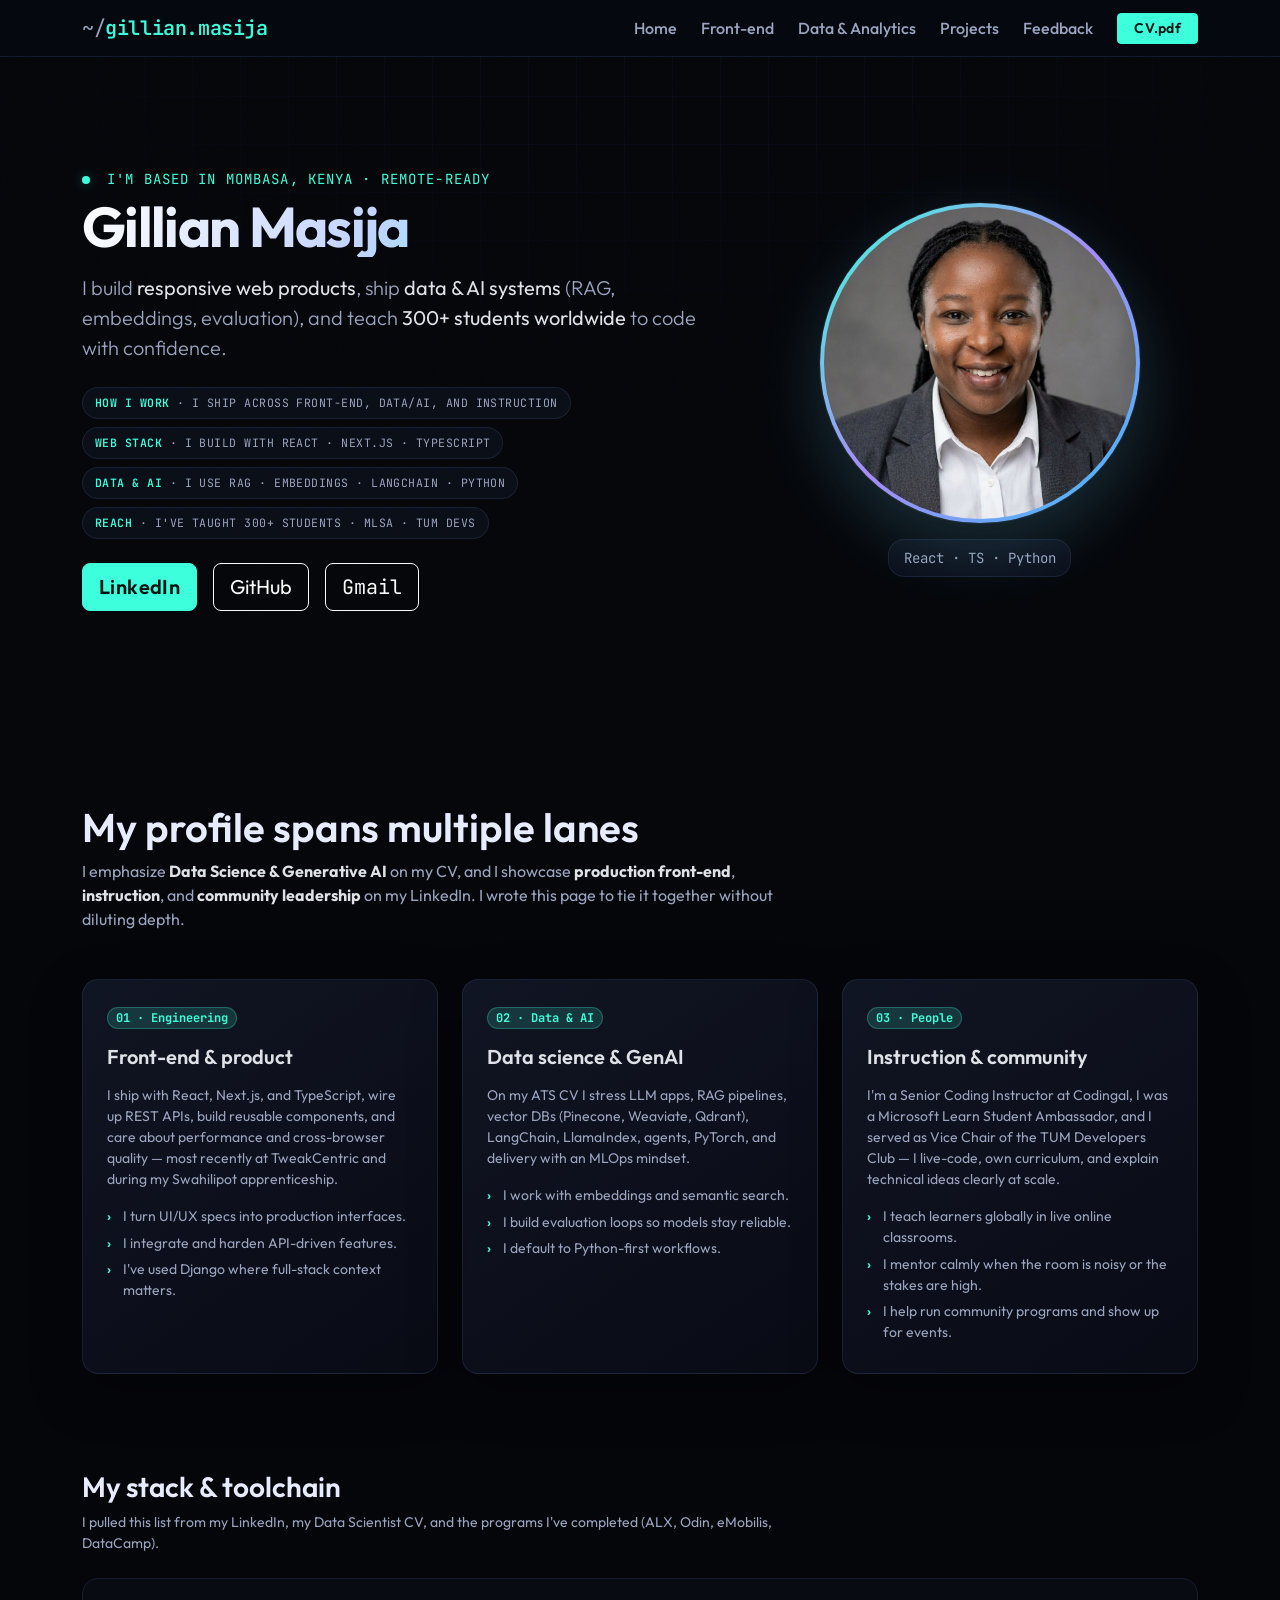
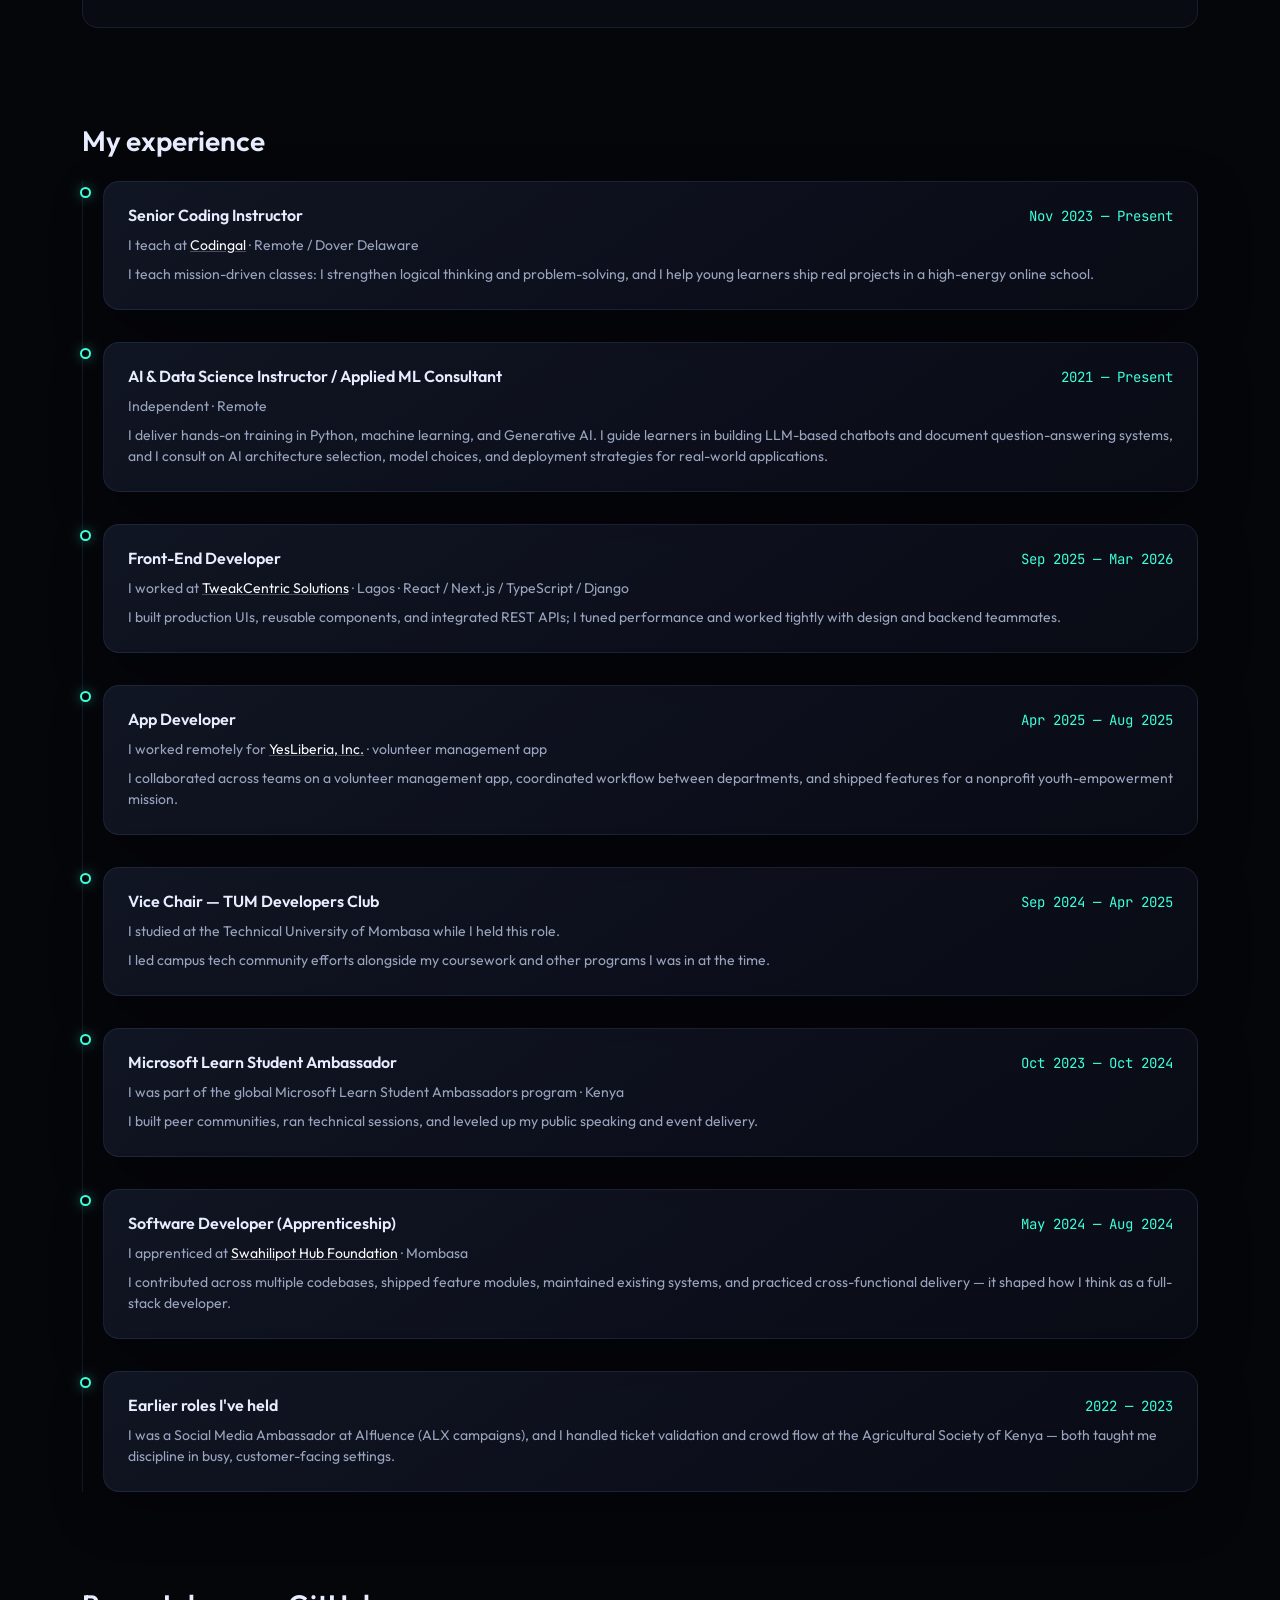
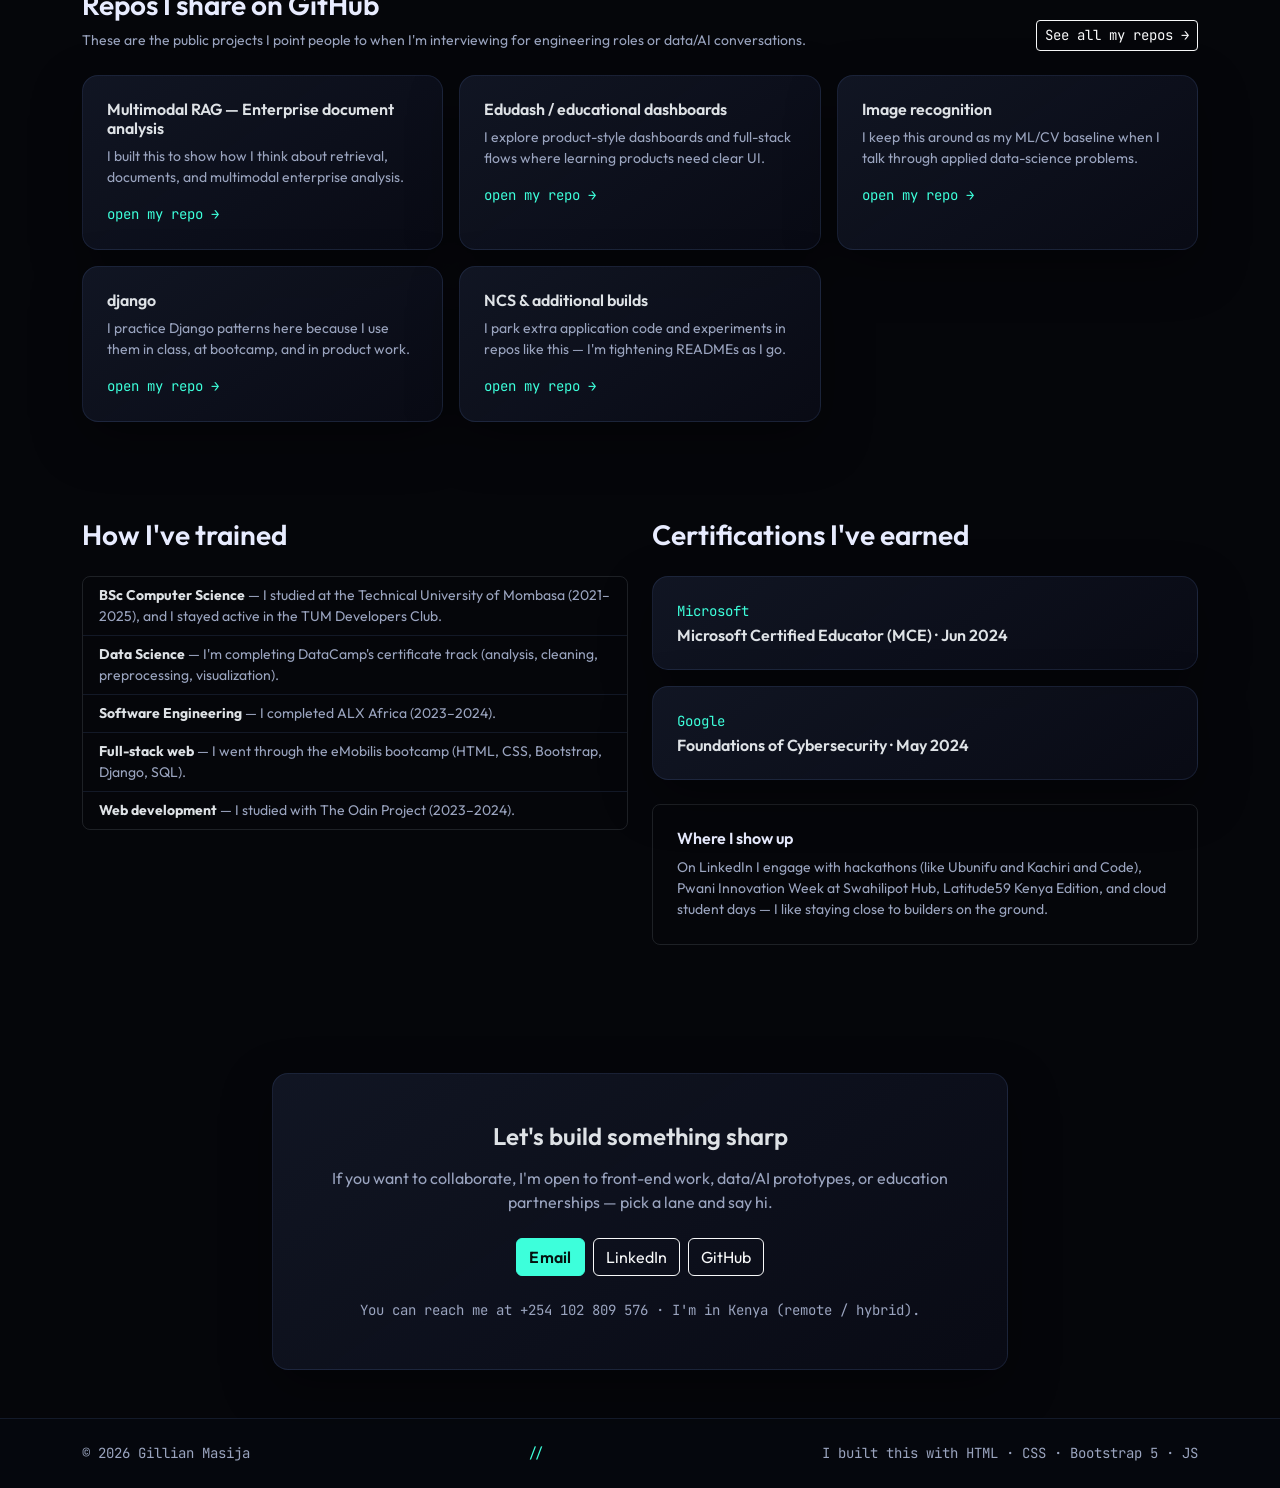
==== index.html @ 40640216 "Finally started working on my portfolio just fineshed my outline" ====
<!DOCTYPE html>
<html lang="en" data-bs-theme="dark">
<head>
    <meta charset="UTF-8">
    <meta name="viewport" content="width=device-width, initial-scale=1.0">
    <meta name="description" content="I am Gillian Masija — I build front-end products, data and AI systems, and I teach coding. Kenya · Remote.">
    <title>I&apos;m Gillian Masija · Engineer · Data &amp; AI · Educator</title>
    <link rel="icon" href="favicon.svg" type="image/svg+xml">
    <link rel="apple-touch-icon" href="favicon.svg">
    <link rel="preconnect" href="https://fonts.googleapis.com">
    <link rel="preconnect" href="https://fonts.gstatic.com" crossorigin>
    <link href="https://fonts.googleapis.com/css2?family=JetBrains+Mono:wght@400;500;600&family=Outfit:wght@300;400;500;600;700&display=swap" rel="stylesheet">
    <link href="https://cdn.jsdelivr.net/npm/bootstrap@5.3.3/dist/css/bootstrap.min.css" rel="stylesheet">
    <link rel="stylesheet" href="styles.css">
</head>
<body>
    <div class="noise-overlay" aria-hidden="true"></div>
    <div class="grid-bg" aria-hidden="true"></div>

    <nav class="navbar navbar-expand-lg navbar-dark glass-nav sticky-top">
        <div class="container">
            <a class="navbar-brand font-mono text-accent" href="index.html">
                <span class="brand-prompt">~/</span>gillian.masija
            </a>
            <button class="navbar-toggler border-0" type="button" data-bs-toggle="collapse" data-bs-target="#navMain" aria-controls="navMain" aria-expanded="false" aria-label="Toggle navigation">
                <span class="navbar-toggler-icon"></span>
            </button>
            <div class="collapse navbar-collapse" id="navMain">
                <ul class="navbar-nav ms-auto align-items-lg-center gap-lg-2">
                    <li class="nav-item"><a class="nav-link" href="index.html">Home</a></li>
                    <li class="nav-item"><a class="nav-link" href="frontend.html">Front-end</a></li>
                    <li class="nav-item"><a class="nav-link" href="data.html">Data & Analytics</a></li>
                    <li class="nav-item"><a class="nav-link" href="#projects">Projects</a></li>
                    <li class="nav-item"><a class="nav-link" href="#feedback">Feedback</a></li>
                    <li class="nav-item ms-lg-2">
                        <a class="btn btn-accent btn-sm px-3" href="Gillian_Masija_CV.pdf" download>CV.pdf</a>
                    </li>
                </ul>
            </div>
        </div>
    </nav>

    <header id="top" class="hero-section">
        <div class="container py-5 py-lg-6">
            <div class="row align-items-center g-5">
                <div class="col-lg-7 order-2 order-lg-1">
                    <p class="font-mono text-accent small mb-2 hero-kicker">
                        <span class="status-dot"></span> I'm based in Mombasa, Kenya · Remote-ready
                    </p>
                    <h1 class="display-4 fw-bold hero-title mb-3">
                        Gillian Masija
                    </h1>
                    <p class="lead text-secondary mb-4 hero-lead">
                        I build <strong class="text-body">responsive web products</strong>, ship
                        <strong class="text-body">data &amp; AI systems</strong> (RAG, embeddings, evaluation),
                        and teach <strong class="text-body">300+ students worldwide</strong> to code with confidence.
                    </p>
                    <div class="d-flex flex-wrap gap-2 mb-4" id="roleChips" aria-label="How I describe my focus"></div>
                    <div class="d-flex flex-wrap gap-3 align-items-center">
                        <a class="btn btn-accent btn-lg" href="https://www.linkedin.com/in/gillian-masija-0b6557217" target="_blank" rel="noopener noreferrer">LinkedIn</a>
                        <a class="btn btn-outline-light btn-lg" href="https://github.com/Gillmasija" target="_blank" rel="noopener noreferrer">GitHub</a>
                        <a class="btn btn-outline-light btn-lg font-mono text-wrap hero-email-btn" href="mailto:gillianmasija@gmail.com">Gmail</a>
                    </div>
                </div>  
                <div class="col-lg-5 order-1 order-lg-2 text-center">
                    <div class="profile-orbit mx-auto">
                        <div class="profile-ring">
                            <img id="profilePhoto" class="profile-photo" src="profile.jpg" width="320" height="320" alt="Gillian Masija">
                            <div id="profileFallback" class="profile-fallback d-none" aria-hidden="true">
                                <span class="profile-initials">GM</span>
                            </div>
                        </div>
                        <div class="orbit-tag font-mono small">React · TS · Python</div>
                    </div>
                </div>
            </div>
        </div>
    </header>

    <main>
        <section id="roles" class="section-block">
            <div class="container">
                <div class="section-head row mb-5">
                    <div class="col-lg-8">
                        <h2 class="h1 fw-semibold mb-2">My profile spans multiple lanes</h2>
                        <p class="text-secondary mb-0">
                            I emphasize <strong class="text-body">Data Science &amp; Generative AI</strong> on my CV, and I showcase
                            <strong class="text-body">production front-end</strong>, <strong class="text-body">instruction</strong>, and <strong class="text-body">community leadership</strong> on my LinkedIn.
                            I wrote this page to tie it together without diluting depth.
                        </p>
                    </div>
                </div>
                <div class="row g-4">
                    <div class="col-md-4">
                        <article class="card h-100 card-glass tilt-hover">
                            <div class="card-body p-4">
                                <span class="badge rounded-pill bg-accent-subtle text-accent mb-3 font-mono">01 · Engineering</span>
                                <h3 class="h5 fw-semibold mb-3">Front-end &amp; product</h3>
                                <p class="text-secondary small mb-3">
                                    I ship with React, Next.js, and TypeScript, wire up REST APIs, build reusable components, and care about performance and cross-browser quality — most recently at TweakCentric and during my Swahilipot apprenticeship.
                                </p>
                                <ul class="list-unstyled small text-secondary mb-0 role-list">
                                    <li>I turn UI/UX specs into production interfaces.</li>
                                    <li>I integrate and harden API-driven features.</li>
                                    <li>I've used Django where full-stack context matters.</li>
                                </ul>
                            </div>
                        </article>
                    </div>
                    <div class="col-md-4">
                        <article class="card h-100 card-glass tilt-hover">
                            <div class="card-body p-4">
                                <span class="badge rounded-pill bg-accent-subtle text-accent mb-3 font-mono">02 · Data &amp; AI</span>
                                <h3 class="h5 fw-semibold mb-3">Data science &amp; GenAI</h3>
                                <p class="text-secondary small mb-3">
                                    On my ATS CV I stress LLM apps, RAG pipelines, vector DBs (Pinecone, Weaviate, Qdrant), LangChain, LlamaIndex, agents, PyTorch, and delivery with an MLOps mindset.
                                </p>
                                <ul class="list-unstyled small text-secondary mb-0 role-list">
                                    <li>I work with embeddings and semantic search.</li>
                                    <li>I build evaluation loops so models stay reliable.</li>
                                    <li>I default to Python-first workflows.</li>
                                </ul>
                            </div>
                        </article>
                    </div>
                    <div class="col-md-4">
                        <article class="card h-100 card-glass tilt-hover">
                            <div class="card-body p-4">
                                <span class="badge rounded-pill bg-accent-subtle text-accent mb-3 font-mono">03 · People</span>
                                <h3 class="h5 fw-semibold mb-3">Instruction &amp; community</h3>
                                <p class="text-secondary small mb-3">
                                    I'm a Senior Coding Instructor at Codingal, I was a Microsoft Learn Student Ambassador, and I served as Vice Chair of the TUM Developers Club — I live-code, own curriculum, and explain technical ideas clearly at scale.
                                </p>
                                <ul class="list-unstyled small text-secondary mb-0 role-list">
                                    <li>I teach learners globally in live online classrooms.</li>
                                    <li>I mentor calmly when the room is noisy or the stakes are high.</li>
                                    <li>I help run community programs and show up for events.</li>
                                </ul>
                            </div>
                        </article>
                    </div>
                </div>
            </div>
        </section>

        <section id="stack" class="section-block section-tight">
            <div class="container">
                <div class="row align-items-end mb-4">
                    <div class="col-md-8">
                        <h2 class="h3 fw-semibold mb-2">My stack &amp; toolchain</h2>
                        <p class="text-secondary small mb-0">I pulled this list from my LinkedIn, my Data Scientist CV, and the programs I've completed (ALX, Odin, eMobilis, DataCamp).</p>
                    </div>
                </div>
                <div class="stack-marquee font-mono small" id="stackMarquee"></div>
            </div>
        </section>

        <section id="experience" class="section-block">
            <div class="container">
                <h2 class="h3 fw-semibold mb-4">My experience</h2>
                <div class="timeline">
                    <div class="timeline-item reveal">
                        <div class="timeline-marker"></div>
                        <div class="timeline-card card-glass p-4">
                            <div class="d-flex flex-wrap justify-content-between gap-2 mb-2">
                                <h3 class="h6 fw-semibold mb-0">Senior Coding Instructor</h3>
                                <span class="font-mono small text-accent">Nov 2023 — Present</span>
                            </div>
                            <p class="text-secondary small mb-2">I teach at <a href="https://www.codingal.com" class="link-light link-underline-opacity-25" target="_blank" rel="noopener">Codingal</a> · Remote / Dover Delaware </p>
                            <p class="text-secondary small mb-0">I teach mission-driven classes: I strengthen logical thinking and problem-solving, and I help young learners ship real projects in a high-energy online school.</p>
                        </div>
                    </div>
                    <!-- Timeline Item 1 -->
<!-- Timeline Item 2 -->
<div class="timeline-item reveal">
    <div class="timeline-marker"></div>
    <div class="timeline-card card-glass p-4">
        <div class="d-flex flex-wrap justify-content-between gap-2 mb-2">
            <h3 class="h6 fw-semibold mb-0">AI & Data Science Instructor / Applied ML Consultant</h3>
            <span class="font-mono small text-accent">2021 — Present</span>
        </div>

        <p class="text-secondary small mb-2">
            Independent · Remote
        </p>

        <p class="text-secondary small mb-0">
            I deliver hands-on training in Python, machine learning, and Generative AI. 
            I guide learners in building LLM-based chatbots and document question-answering systems, 
            and I consult on AI architecture selection, model choices, and deployment strategies 
            for real-world applications.
        </p>
    </div>
</div>
                    <div class="timeline-item reveal">
                        <div class="timeline-marker"></div>
                        <div class="timeline-card card-glass p-4">
                            <div class="d-flex flex-wrap justify-content-between gap-2 mb-2">
                                <h3 class="h6 fw-semibold mb-0">Front-End Developer</h3>
                                <span class="font-mono small text-accent">Sep 2025 — Mar 2026</span>
                            </div>
                            <p class="text-secondary small mb-2">I worked at <a href="https://www.linkedin.com/company/tweakcentric-solutions" class="link-light link-underline-opacity-25" target="_blank" rel="noopener">TweakCentric Solutions</a> · Lagos · React / Next.js / TypeScript / Django</p>
                            <p class="text-secondary small mb-0">I built production UIs, reusable components, and integrated REST APIs; I tuned performance and worked tightly with design and backend teammates.</p>
                        </div>
                    </div>
                    <div class="timeline-item reveal">
                        <div class="timeline-marker"></div>
                        <div class="timeline-card card-glass p-4">
                            <div class="d-flex flex-wrap justify-content-between gap-2 mb-2">
                                <h3 class="h6 fw-semibold mb-0">App Developer</h3>
                                <span class="font-mono small text-accent">Apr 2025 — Aug 2025</span>
                            </div>
                            <p class="text-secondary small mb-2">I worked remotely for <a href="https://www.linkedin.com/company/yesliberia-inc-" class="link-light link-underline-opacity-25" target="_blank" rel="noopener">YesLiberia, Inc.</a> · volunteer management app</p>
                            <p class="text-secondary small mb-0">I collaborated across teams on a volunteer management app, coordinated workflow between departments, and shipped features for a nonprofit youth-empowerment mission.</p>
                        </div>
                    </div>
                    <div class="timeline-item reveal">
                        <div class="timeline-marker"></div>
                        <div class="timeline-card card-glass p-4">
                            <div class="d-flex flex-wrap justify-content-between gap-2 mb-2">
                                <h3 class="h6 fw-semibold mb-0">Vice Chair — TUM Developers Club</h3>
                                <span class="font-mono small text-accent">Sep 2024 — Apr 2025</span>
                            </div>
                            <p class="text-secondary small mb-2">I studied at the Technical University of Mombasa while I held this role.</p>
                            <p class="text-secondary small mb-0">I led campus tech community efforts alongside my coursework and other programs I was in at the time.</p>
                        </div>
                    </div>
                    <div class="timeline-item reveal">
                        <div class="timeline-marker"></div>
                        <div class="timeline-card card-glass p-4">
                            <div class="d-flex flex-wrap justify-content-between gap-2 mb-2">
                                <h3 class="h6 fw-semibold mb-0">Microsoft Learn Student Ambassador</h3>
                                <span class="font-mono small text-accent">Oct 2023 — Oct 2024</span>
                            </div>
                            <p class="text-secondary small mb-2">I was part of the global Microsoft Learn Student Ambassadors program · Kenya</p>
                            <p class="text-secondary small mb-0">I built peer communities, ran technical sessions, and leveled up my public speaking and event delivery.</p>
                        </div>
                    </div>
                    <div class="timeline-item reveal">
                        <div class="timeline-marker"></div>
                        <div class="timeline-card card-glass p-4">
                            <div class="d-flex flex-wrap justify-content-between gap-2 mb-2">
                                <h3 class="h6 fw-semibold mb-0">Software Developer (Apprenticeship)</h3>
                                <span class="font-mono small text-accent">May 2024 — Aug 2024</span>
                            </div>
                            <p class="text-secondary small mb-2">I apprenticed at <a href="https://www.linkedin.com/company/swahilipot-hub" class="link-light link-underline-opacity-25" target="_blank" rel="noopener">Swahilipot Hub Foundation</a> · Mombasa</p>
                            <p class="text-secondary small mb-0">I contributed across multiple codebases, shipped feature modules, maintained existing systems, and practiced cross-functional delivery — it shaped how I think as a full-stack developer.</p>
                        </div>
                    </div>
                    <div class="timeline-item reveal">
                        <div class="timeline-marker"></div>
                        <div class="timeline-card card-glass p-4">
                            <div class="d-flex flex-wrap justify-content-between gap-2 mb-2">
                                <h3 class="h6 fw-semibold mb-0">Earlier roles I&apos;ve held</h3>
                                <span class="font-mono small text-accent">2022 — 2023</span>
                            </div>
                            <p class="text-secondary small mb-0">I was a Social Media Ambassador at AIfluence (ALX campaigns), and I handled ticket validation and crowd flow at the Agricultural Society of Kenya — both taught me discipline in busy, customer-facing settings.</p>
                        </div>
                    </div>
                </div>
            </div>
        </section>

        <section id="projects" class="section-block section-tight">
            <div class="container">
                <div class="d-flex flex-wrap justify-content-between align-items-end gap-3 mb-4">
                    <div>
                        <h2 class="h3 fw-semibold mb-2">Repos I share on GitHub</h2>
                        <p class="text-secondary small mb-0">These are the public projects I point people to when I'm interviewing for engineering roles or data/AI conversations.</p>
                    </div>
                    <a href="https://github.com/Gillmasija" class="btn btn-outline-light btn-sm font-mono" target="_blank" rel="noopener noreferrer">See all my repos →</a>
                </div>
                <div class="row g-3" id="projectGrid"></div>
            </div>
        </section>

        <section id="education" class="section-block">
            <div class="container">
                <div class="row g-4">
                    <div class="col-lg-6">
                        <h2 class="h3 fw-semibold mb-4">How I've trained</h2>
                        <ul class="list-group list-group-flush rounded-3 border border-secondary border-opacity-25 overflow-hidden">
                            <li class="list-group-item bg-transparent text-secondary small">
                                <strong class="text-body">BSc Computer Science</strong> — I studied at the Technical University of Mombasa (2021–2025), and I stayed active in the TUM Developers Club.
                            </li>
                            <li class="list-group-item bg-transparent text-secondary small">
                                <strong class="text-body">Data Science</strong> — I'm completing DataCamp's certificate track (analysis, cleaning, preprocessing, visualization).
                            </li>
                            <li class="list-group-item bg-transparent text-secondary small">
                                <strong class="text-body">Software Engineering</strong> — I completed ALX Africa (2023–2024).
                            </li>
                            <li class="list-group-item bg-transparent text-secondary small">
                                <strong class="text-body">Full-stack web</strong> — I went through the eMobilis bootcamp (HTML, CSS, Bootstrap, Django, SQL).
                            </li>
                            <li class="list-group-item bg-transparent text-secondary small">
                                <strong class="text-body">Web development</strong> — I studied with The Odin Project (2023–2024).
                            </li>
                        </ul>
                    </div>
                    <div class="col-lg-6">
                        <h2 class="h3 fw-semibold mb-4">Certifications I've earned</h2>
                        <div class="d-flex flex-column gap-3">
                            <a href="https://www.credly.com/badges/07545630-31ca-418d-975d-aef089ca5979/linked_in_profile" class="card card-glass text-decoration-none text-body p-4 tilt-hover" target="_blank" rel="noopener noreferrer">
                                <span class="font-mono small text-accent">Microsoft</span>
                                <h3 class="h6 fw-semibold mt-1 mb-0">Microsoft Certified Educator (MCE) · Jun 2024</h3>
                            </a>
                            <a href="https://coursera.org/account/accomplishments/records/S4JTTV2R29L2" class="card card-glass text-decoration-none text-body p-4 tilt-hover" target="_blank" rel="noopener noreferrer">
                                <span class="font-mono small text-accent">Google</span>
                                <h3 class="h6 fw-semibold mt-1 mb-0">Foundations of Cybersecurity · May 2024</h3>
                            </a>
                        </div>
                        <div class="mt-4 p-4 rounded-3 border border-secondary border-opacity-25">
                            <h3 class="h6 fw-semibold mb-2">Where I show up</h3>
                            <p class="text-secondary small mb-0">
                                On LinkedIn I engage with hackathons (like Ubunifu and Kachiri and Code), Pwani Innovation Week at Swahilipot Hub, Latitude59 Kenya Edition, and cloud student days — I like staying close to builders on the ground.
                            </p>
                        </div>
                    </div>
                </div>
            </div>
        </section>

        <section id="contact" class="section-block pb-5">
            <div class="container">
                <div class="row justify-content-center">
                    <div class="col-lg-8">
                        <div class="card card-glass p-4 p-md-5 text-center">
                            <h2 class="h4 fw-semibold mb-3">Let's build something sharp</h2>
                            <p class="text-secondary mb-4">If you want to collaborate, I'm open to front-end work, data/AI prototypes, or education partnerships — pick a lane and say hi.</p>
                            <div class="d-flex flex-wrap justify-content-center gap-2 mb-4">
                                <a class="btn btn-accent" href="mailto:gillianmasija@gmail.com">Email</a>
                                <a class="btn btn-outline-light" href="https://www.linkedin.com/in/gillian-masija-0b6557217" target="_blank" rel="noopener noreferrer">LinkedIn</a>
                                <a class="btn btn-outline-light" href="https://github.com/Gillmasija" target="_blank" rel="noopener noreferrer">GitHub</a>
                            </div>
                            <p class="font-mono small text-secondary mb-0">You can reach me at +254 102 809 576 · I'm in Kenya (remote / hybrid).</p>
                        </div>
                    </div>
                </div>
            </div>
        </section>
    </main>

    <footer class="footer-bar py-4">
        <div class="container d-flex flex-wrap justify-content-between align-items-center gap-2 small text-secondary font-mono">
            <span>© <span id="year"></span> Gillian Masija</span>
            <span class="text-accent">//</span>
            <span>I built this with HTML · CSS · Bootstrap 5 · JS</span>
        </div>
    </footer>

    <script src="https://cdn.jsdelivr.net/npm/bootstrap@5.3.3/dist/js/bootstrap.bundle.min.js"></script>
    <script src="script.js"></script>
</body>
</html>
---- styles.css ----
/* Gillian Masija portfolio — dark tech theme (single source, no legacy duplicates) */

:root {
    --bg-deep: #05060a;
    --bg-panel: #0c0f18;
    --bg-elevated: #121726;
    --border-subtle: rgba(120, 160, 255, 0.12);
    --text-muted: #9aa4bf;
    --accent: #3dffdb;
    --accent-dim: rgba(61, 255, 219, 0.15);
    --accent-glow: rgba(61, 255, 219, 0.35);
    --violet: #a78bfa;
    --font-sans: "Outfit", system-ui, sans-serif;
    --font-mono: "JetBrains Mono", ui-monospace, monospace;
    --radius-lg: 1rem;
    --transition: 0.25s ease;
}

*,
*::before,
*::after {
    box-sizing: border-box;
}

html {
    scroll-behavior: smooth;
}

body {
    margin: 0;
    min-height: 100vh;
    font-family: var(--font-sans);
    background: var(--bg-deep);
    color: #e8ecff;
    overflow-x: hidden;
}

.font-mono {
    font-family: var(--font-mono);
}

.text-accent {
    color: var(--accent) !important;
}

.bg-accent-subtle {
    background: var(--accent-dim) !important;
    border: 1px solid rgba(61, 255, 219, 0.25);
}

.btn-accent {
    --bs-btn-color: #04120f;
    --bs-btn-bg: var(--accent);
    --bs-btn-border-color: var(--accent);
    --bs-btn-hover-bg: #5dffea;
    --bs-btn-hover-border-color: #5dffea;
    --bs-btn-hover-color: #04120f;
    --bs-btn-focus-shadow-rgb: 61, 255, 219;
    font-weight: 600;
    letter-spacing: 0.02em;
}

/* Ambient layers */
.grid-bg {
    position: fixed;
    inset: 0;
    z-index: 0;
    pointer-events: none;
    background-image:
        linear-gradient(rgba(80, 120, 255, 0.04) 1px, transparent 1px),
        linear-gradient(90deg, rgba(80, 120, 255, 0.04) 1px, transparent 1px);
    background-size: 48px 48px;
    mask-image: radial-gradient(ellipse 80% 60% at 50% 0%, black 30%, transparent 75%);
}

.noise-overlay {
    position: fixed;
    inset: 0;
    z-index: 0;
    pointer-events: none;
    opacity: 0.04;
    mix-blend-mode: overlay;
    background-image: url("data:image/svg+xml,%3Csvg xmlns='http://www.w3.org/2000/svg' width='160' height='160'%3E%3Cfilter id='n'%3E%3CfeTurbulence type='fractalNoise' baseFrequency='0.9' numOctaves='4' stitchTiles='stitch'/%3E%3C/filter%3E%3Crect width='100%25' height='100%25' filter='url(%23n)'/%3E%3C/svg%3E");
}

/* Nav */
.glass-nav {
    background: rgba(8, 10, 18, 0.72) !important;
    backdrop-filter: blur(14px);
    border-bottom: 1px solid var(--border-subtle);
}

.navbar-brand {
    font-weight: 600;
    letter-spacing: -0.02em;
}

.brand-prompt {
    color: var(--text-muted);
    font-weight: 400;
}

.nav-link {
    color: var(--text-muted) !important;
    font-weight: 500;
    transition: color var(--transition);
}

.nav-link:hover {
    color: var(--accent) !important;
}

/* Hero */
.hero-section {
    position: relative;
    z-index: 1;
    padding-top: 2rem;
    padding-bottom: 3rem;
}

@media (min-width: 992px) {
    .py-lg-6 {
        padding-top: 5rem !important;
        padding-bottom: 5rem !important;
    }
}

.hero-kicker {
    letter-spacing: 0.08em;
    text-transform: uppercase;
}

.status-dot {
    display: inline-block;
    width: 8px;
    height: 8px;
    border-radius: 50%;
    background: var(--accent);
    box-shadow: 0 0 12px var(--accent-glow);
    margin-right: 0.5rem;
    animation: pulse 2s ease-in-out infinite;
}

@keyframes pulse {
    0%,
    100% {
        opacity: 1;
        transform: scale(1);
    }
    50% {
        opacity: 0.65;
        transform: scale(0.92);
    }
}

.hero-title {
    letter-spacing: -0.03em;
    line-height: 1.05;
    background: linear-gradient(120deg, #fff 0%, #c4d4ff 45%, var(--accent) 100%);
    -webkit-background-clip: text;
    background-clip: text;
    color: transparent;
}

/* Profile */
.profile-orbit {
    position: relative;
    max-width: 320px;
}

.profile-ring {
    position: relative;
    border-radius: 50%;
    padding: 4px;
    background: linear-gradient(135deg, var(--accent), var(--violet), #38bdf8);
    box-shadow:
        0 0 0 1px rgba(255, 255, 255, 0.06),
        0 24px 80px rgba(61, 255, 219, 0.12),
        0 24px 80px rgba(167, 139, 250, 0.1);
}

.profile-photo,
.profile-fallback {
    display: block;
    width: 100%;
    max-width: 312px;
    height: auto;
    aspect-ratio: 1;
    border-radius: 50%;
    object-fit: cover;
    background: var(--bg-panel);
}

.profile-fallback {
    display: flex;
    align-items: center;
    justify-content: center;
    background: radial-gradient(circle at 30% 25%, #1e293b, #0f172a);
}

.profile-initials {
    font-family: var(--font-mono);
    font-size: clamp(3rem, 10vw, 4.5rem);
    font-weight: 600;
    color: var(--accent);
    letter-spacing: -0.06em;
}

.orbit-tag {
    margin-top: 1rem;
    padding: 0.5rem 0.9rem;
    display: inline-block;
    max-width: min(100%, 22rem);
    line-height: 1.45;
    text-align: center;
    border: 1px solid var(--border-subtle);
    border-radius: 1rem;
    color: var(--text-muted);
    background: rgba(18, 23, 38, 0.6);
}

/* Sections */
main {
    position: relative;
    z-index: 1;
}

.section-block {
    padding: 4rem 0;
    position: relative;
}

.section-tight {
    padding-top: 2rem;
    padding-bottom: 2rem;
}

.card-glass {
    background: linear-gradient(145deg, rgba(18, 23, 38, 0.92), rgba(10, 12, 22, 0.88));
    border: 1px solid var(--border-subtle);
    border-radius: var(--radius-lg);
    box-shadow: 0 18px 50px rgba(0, 0, 0, 0.35);
}

.tilt-hover {
    transition: transform var(--transition), border-color var(--transition), box-shadow var(--transition);
}

.tilt-hover:hover {
    transform: translateY(-4px);
    border-color: rgba(61, 255, 219, 0.35);
    box-shadow: 0 24px 60px rgba(61, 255, 219, 0.08);
}

.role-list li {
    position: relative;
    padding-left: 1rem;
    margin-bottom: 0.35rem;
}

.role-list li::before {
    content: "›";
    position: absolute;
    left: 0;
    color: var(--accent);
    font-weight: 600;
}

/* Stack marquee */
.stack-marquee {
    overflow: hidden;
    white-space: nowrap;
    border: 1px solid var(--border-subtle);
    border-radius: var(--radius-lg);
    padding: 0.85rem 0;
    background: rgba(12, 15, 24, 0.65);
    color: var(--text-muted);
}

.stack-inner {
    display: inline-block;
    padding-left: 100%;
    animation: marquee 38s linear infinite;
}

.stack-inner span {
    margin: 0 1.25rem;
    color: #c8d2f0;
}

@keyframes marquee {
    0% {
        transform: translateX(0);
    }
    100% {
        transform: translateX(-100%);
    }
}

/* Timeline */
.timeline {
    position: relative;
    padding-left: 1.25rem;
    border-left: 1px solid var(--border-subtle);
}

.timeline-item {
    position: relative;
    padding-bottom: 2rem;
}

.timeline-item:last-child {
    padding-bottom: 0;
}

.timeline-marker {
    position: absolute;
    left: -1.45rem;
    top: 0.35rem;
    width: 11px;
    height: 11px;
    border-radius: 50%;
    background: var(--bg-deep);
    border: 2px solid var(--accent);
    box-shadow: 0 0 12px var(--accent-glow);
}

.timeline-card {
    border-radius: var(--radius-lg);
}

/* Project cards */
.project-card {
    border-radius: var(--radius-lg);
    height: 100%;
}

.project-card .card-title {
    font-size: 1rem;
}

/* Reveal */
.reveal {
    opacity: 0;
    transform: translateY(16px);
    transition: opacity 0.55s ease, transform 0.55s ease;
}

.reveal.is-visible {
    opacity: 1;
    transform: none;
}

/* Footer */
.footer-bar {
    position: relative;
    z-index: 1;
    border-top: 1px solid var(--border-subtle);
    background: rgba(6, 8, 14, 0.9);
}

/* Role chips (injected) */
.role-chip {
    font-family: var(--font-mono);
    font-size: 0.72rem;
    letter-spacing: 0.04em;
    text-transform: uppercase;
    padding: 0.4rem 0.75rem;
    border-radius: 999px;
    border: 1px solid var(--border-subtle);
    color: var(--text-muted);
    background: rgba(18, 23, 38, 0.55);
}

.role-chip strong {
    color: var(--accent);
    font-weight: 600;
}

/* Bootstrap dark tweaks */
[data-bs-theme="dark"] .navbar-toggler-icon {
    filter: invert(1);
}

[data-bs-theme="dark"] .list-group-item {
    border-color: rgba(120, 160, 255, 0.12);
}

[data-bs-theme="dark"] .text-secondary {
    color: var(--text-muted) !important;
}
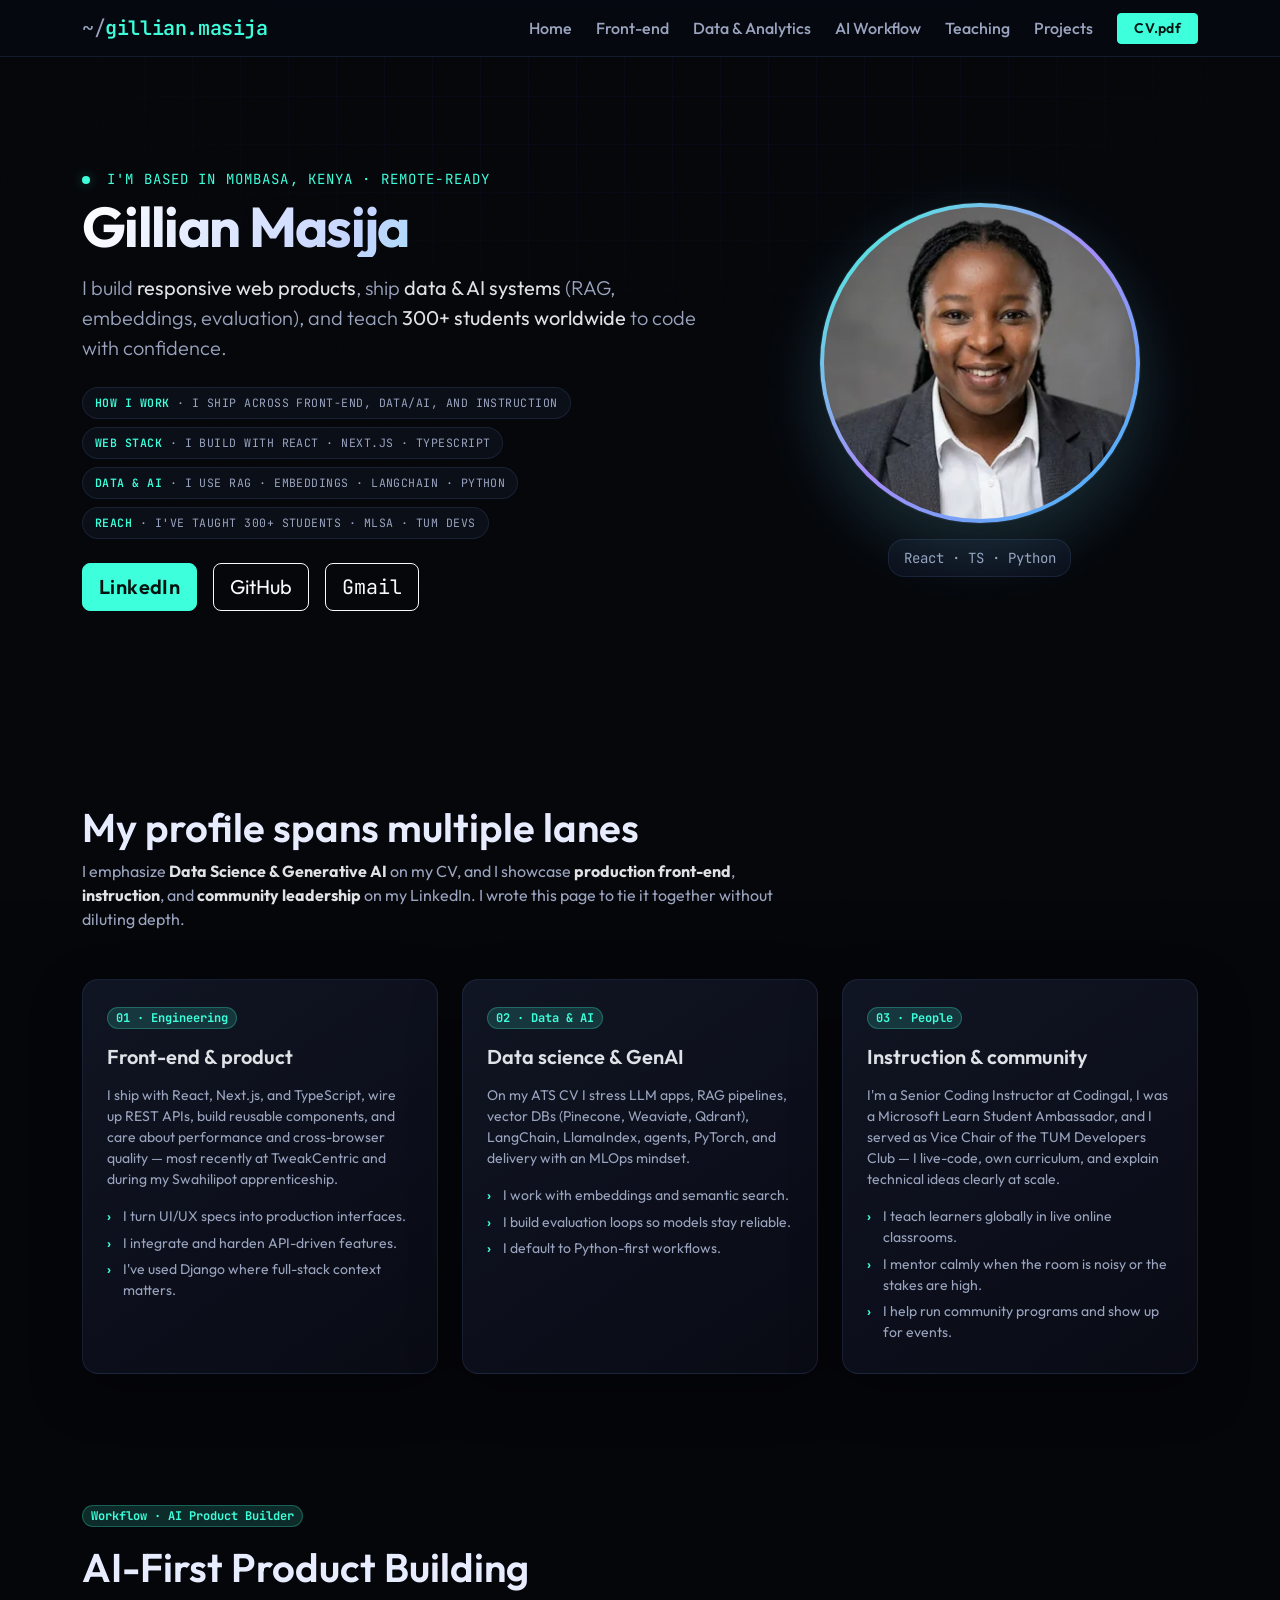
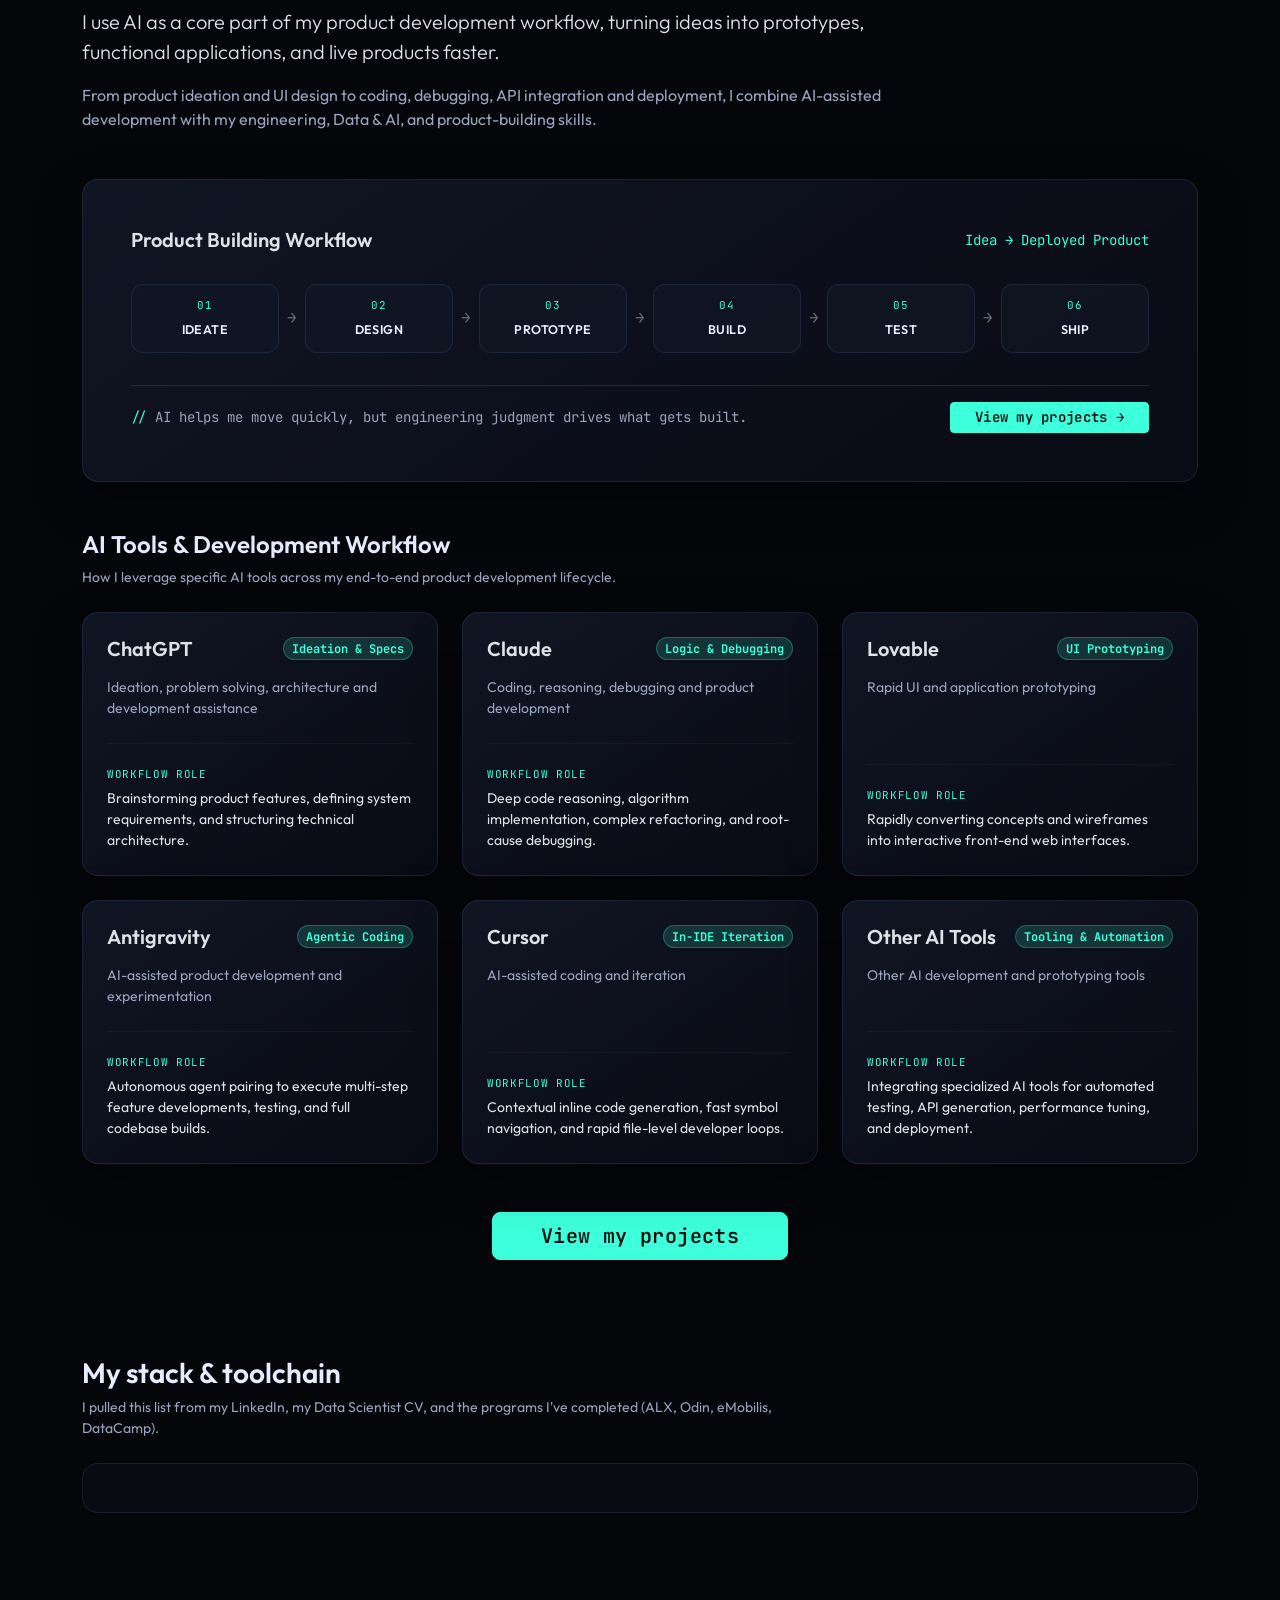
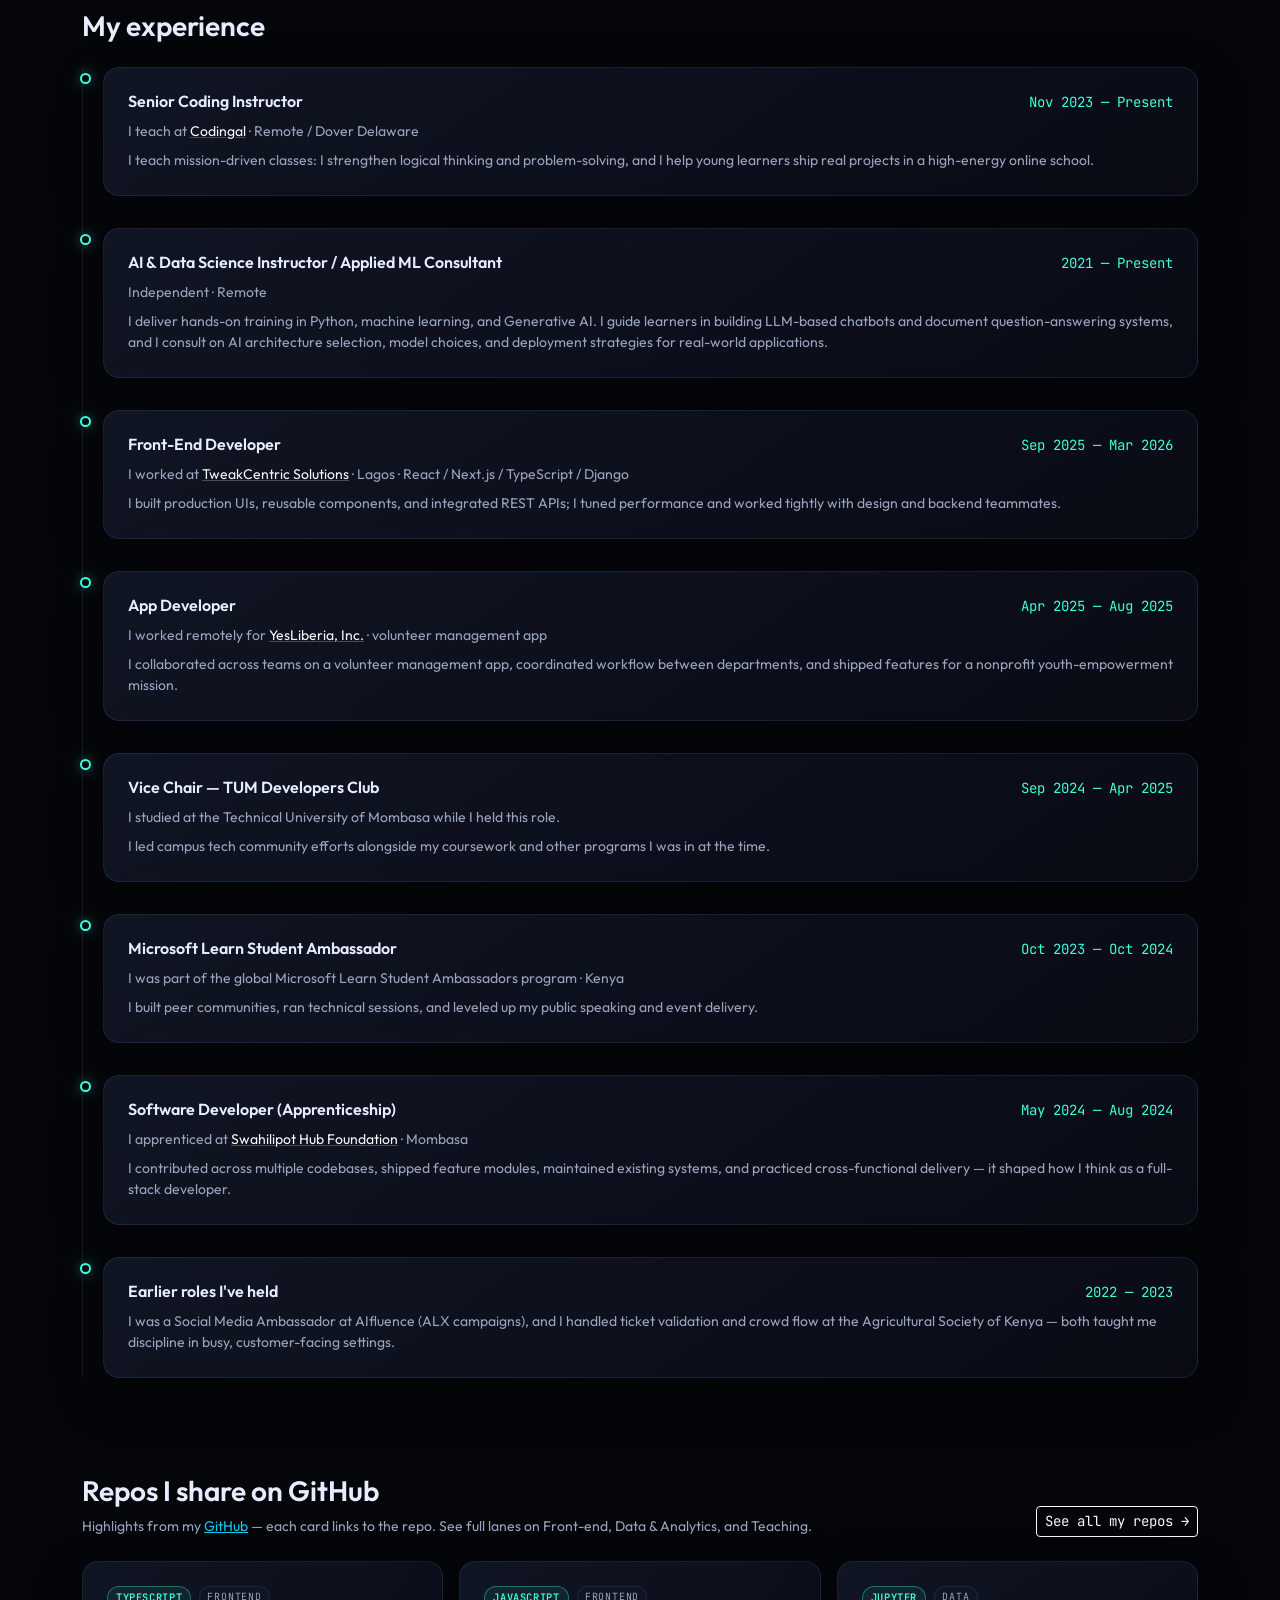
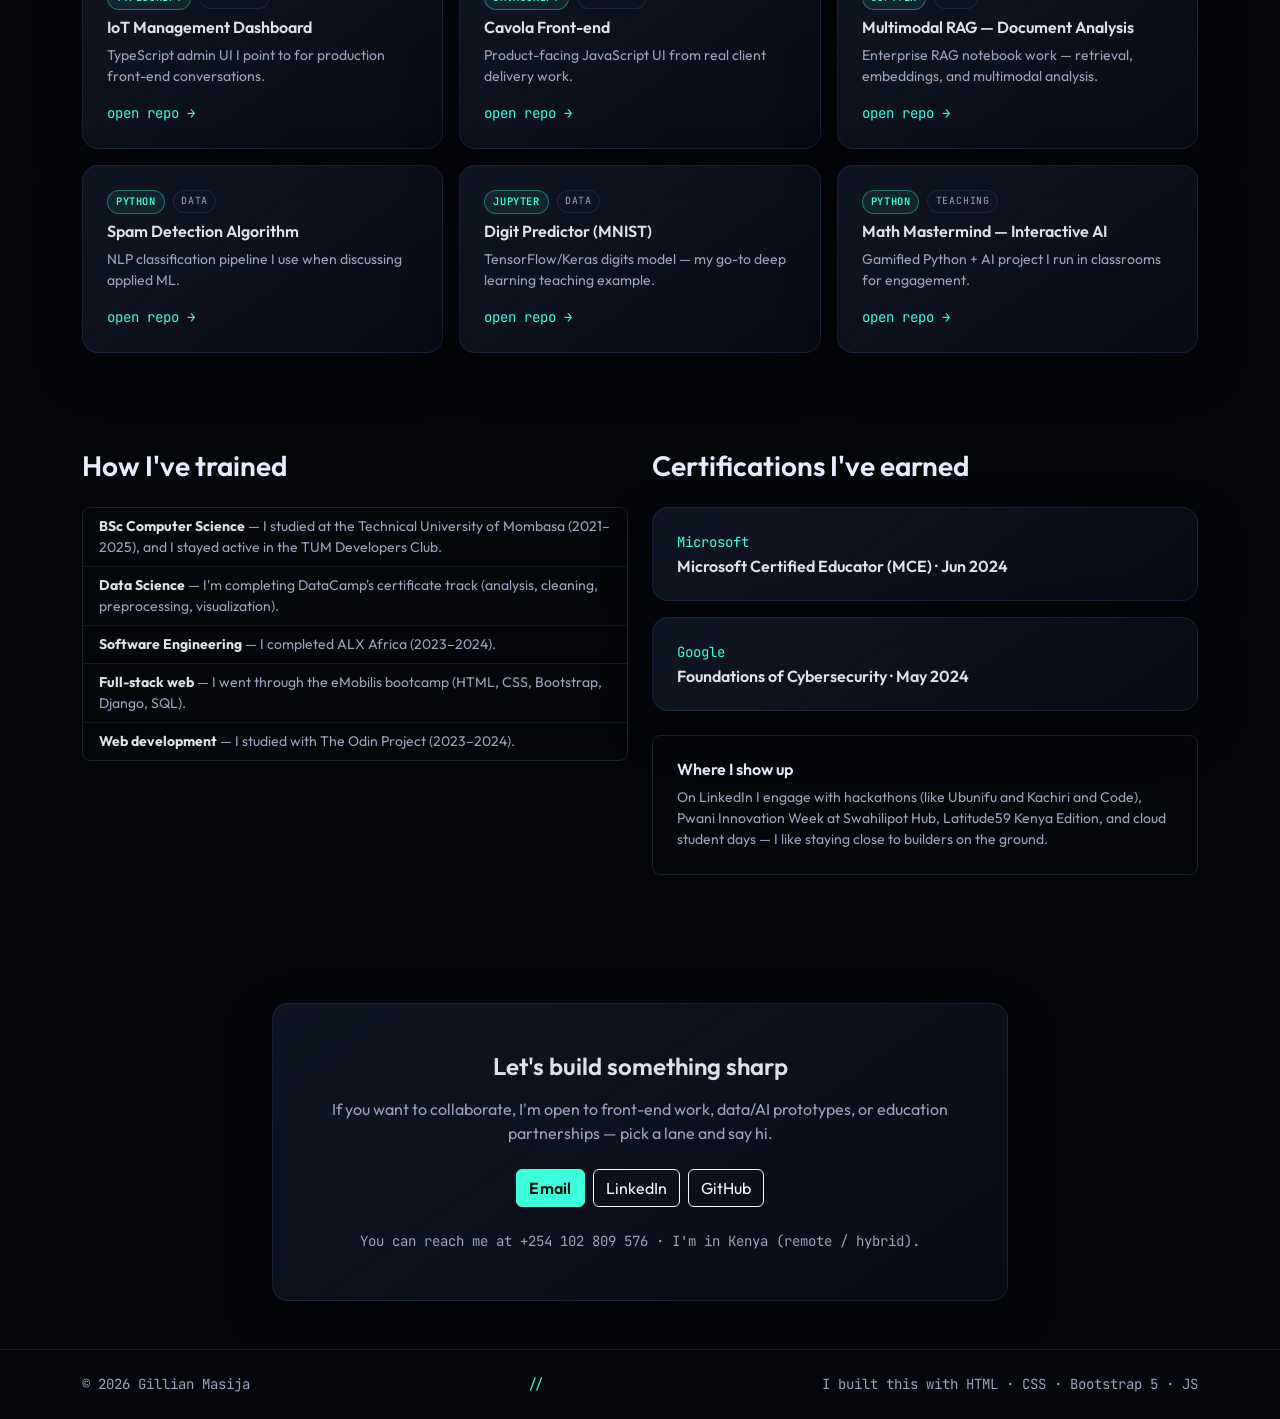
==== commit 6d183432: "feat: add AI-building section and optimize profile imagery with responsive WebP formats" ====
--- a/index.html
+++ b/index.html
@@ -7,13 +7,14 @@
     <title>I&apos;m Gillian Masija · Engineer · Data &amp; AI · Educator</title>
     <link rel="icon" href="favicon.svg" type="image/svg+xml">
     <link rel="apple-touch-icon" href="favicon.svg">
+    <link rel="preload" as="image" href="images/profile-320.webp" type="image/webp">
     <link rel="preconnect" href="https://fonts.googleapis.com">
     <link rel="preconnect" href="https://fonts.gstatic.com" crossorigin>
     <link href="https://fonts.googleapis.com/css2?family=JetBrains+Mono:wght@400;500;600&family=Outfit:wght@300;400;500;600;700&display=swap" rel="stylesheet">
     <link href="https://cdn.jsdelivr.net/npm/bootstrap@5.3.3/dist/css/bootstrap.min.css" rel="stylesheet">
     <link rel="stylesheet" href="styles.css">
 </head>
-<body>
+<body data-page="home">
     <div class="noise-overlay" aria-hidden="true"></div>
     <div class="grid-bg" aria-hidden="true"></div>
 
@@ -30,8 +31,9 @@
                     <li class="nav-item"><a class="nav-link" href="index.html">Home</a></li>
                     <li class="nav-item"><a class="nav-link" href="frontend.html">Front-end</a></li>
                     <li class="nav-item"><a class="nav-link" href="data.html">Data & Analytics</a></li>
+                    <li class="nav-item"><a class="nav-link" href="#ai-building">AI Workflow</a></li>
+                    <li class="nav-item"><a class="nav-link" href="teaching.html">Teaching</a></li>
                     <li class="nav-item"><a class="nav-link" href="#projects">Projects</a></li>
-                    <li class="nav-item"><a class="nav-link" href="#feedback">Feedback</a></li>
                     <li class="nav-item ms-lg-2">
                         <a class="btn btn-accent btn-sm px-3" href="Gillian_Masija_CV.pdf" download>CV.pdf</a>
                     </li>
@@ -65,7 +67,10 @@
                 <div class="col-lg-5 order-1 order-lg-2 text-center">
                     <div class="profile-orbit mx-auto">
                         <div class="profile-ring">
-                            <img id="profilePhoto" class="profile-photo" src="profile.jpg" width="320" height="320" alt="Gillian Masija">
+                            <picture>
+                                <source srcset="images/profile-320.webp 1x, images/profile-640.webp 2x" type="image/webp">
+                                <img id="profilePhoto" class="profile-photo" src="images/profile-320.jpg" width="320" height="320" alt="Gillian Masija" decoding="async" fetchpriority="high">
+                            </picture>
                             <div id="profileFallback" class="profile-fallback d-none" aria-hidden="true">
                                 <span class="profile-initials">GM</span>
                             </div>
@@ -139,6 +144,192 @@
                             </div>
                         </article>
                     </div>
+        </section>
+
+        <section id="ai-building" class="section-block">
+            <div class="container">
+                <div class="section-head row mb-5">
+                    <div class="col-lg-9">
+                        <span class="badge rounded-pill bg-accent-subtle text-accent mb-3 font-mono">Workflow · AI Product Builder</span>
+                        <h2 class="h1 fw-semibold mb-3">AI-First Product Building</h2>
+                        <p class="lead text-body mb-3">
+                            I use AI as a core part of my product development workflow, turning ideas into prototypes, functional applications, and live products faster.
+                        </p>
+                        <p class="text-secondary mb-0">
+                            From product ideation and UI design to coding, debugging, API integration and deployment, I combine AI-assisted development with my engineering, Data &amp; AI, and product-building skills.
+                        </p>
+                    </div>
+                </div>
+
+                <!-- Workflow Pipeline -->
+                <div class="card card-glass p-4 p-md-5 mb-5 reveal">
+                    <div class="d-flex flex-wrap justify-content-between align-items-center gap-2 mb-4">
+                        <h3 class="h5 fw-semibold mb-0">Product Building Workflow</h3>
+                        <span class="font-mono small text-accent">Idea → Deployed Product</span>
+                    </div>
+                    <div class="workflow-steps-container">
+                        <div class="workflow-step">
+                            <span class="step-number font-mono">01</span>
+                            <span class="step-name">IDEATE</span>
+                        </div>
+                        <div class="workflow-arrow" aria-hidden="true">→</div>
+                        <div class="workflow-step">
+                            <span class="step-number font-mono">02</span>
+                            <span class="step-name">DESIGN</span>
+                        </div>
+                        <div class="workflow-arrow" aria-hidden="true">→</div>
+                        <div class="workflow-step">
+                            <span class="step-number font-mono">03</span>
+                            <span class="step-name">PROTOTYPE</span>
+                        </div>
+                        <div class="workflow-arrow" aria-hidden="true">→</div>
+                        <div class="workflow-step">
+                            <span class="step-number font-mono">04</span>
+                            <span class="step-name">BUILD</span>
+                        </div>
+                        <div class="workflow-arrow" aria-hidden="true">→</div>
+                        <div class="workflow-step">
+                            <span class="step-number font-mono">05</span>
+                            <span class="step-name">TEST</span>
+                        </div>
+                        <div class="workflow-arrow" aria-hidden="true">→</div>
+                        <div class="workflow-step">
+                            <span class="step-number font-mono">06</span>
+                            <span class="step-name">SHIP</span>
+                        </div>
+                    </div>
+                    <div class="mt-4 pt-3 border-top border-secondary border-opacity-25 d-flex flex-wrap justify-content-between align-items-center gap-3">
+                        <p class="text-secondary small mb-0 font-mono">
+                            <span class="text-accent">//</span> AI helps me move quickly, but engineering judgment drives what gets built.
+                        </p>
+                        <a href="#projects" class="btn btn-accent btn-sm font-mono px-4">View my projects →</a>
+                    </div>
+                </div>
+
+                <!-- AI Tools Grid -->
+                <div class="mb-4">
+                    <h3 class="h4 fw-semibold mb-2">AI Tools &amp; Development Workflow</h3>
+                    <p class="text-secondary small mb-0">How I leverage specific AI tools across my end-to-end product development lifecycle.</p>
+                </div>
+                <div class="row g-4">
+                    <div class="col-md-6 col-lg-4">
+                        <article class="card h-100 card-glass tilt-hover reveal">
+                            <div class="card-body p-4 d-flex flex-column justify-content-between">
+                                <div>
+                                    <div class="d-flex align-items-center justify-content-between mb-3">
+                                        <h4 class="h5 fw-semibold text-body mb-0">ChatGPT</h4>
+                                        <span class="badge font-mono rounded-pill bg-accent-subtle text-accent">Ideation &amp; Specs</span>
+                                    </div>
+                                    <p class="text-secondary small mb-0">
+                                        Ideation, problem solving, architecture and development assistance
+                                    </p>
+                                </div>
+                                <div class="mt-4 pt-3 border-top border-secondary border-opacity-10">
+                                    <span class="font-mono extra-small text-accent">Workflow Role</span>
+                                    <p class="text-body small mb-0 mt-1">Brainstorming product features, defining system requirements, and structuring technical architecture.</p>
+                                </div>
+                            </div>
+                        </article>
+                    </div>
+                    <div class="col-md-6 col-lg-4">
+                        <article class="card h-100 card-glass tilt-hover reveal">
+                            <div class="card-body p-4 d-flex flex-column justify-content-between">
+                                <div>
+                                    <div class="d-flex align-items-center justify-content-between mb-3">
+                                        <h4 class="h5 fw-semibold text-body mb-0">Claude</h4>
+                                        <span class="badge font-mono rounded-pill bg-accent-subtle text-accent">Logic &amp; Debugging</span>
+                                    </div>
+                                    <p class="text-secondary small mb-0">
+                                        Coding, reasoning, debugging and product development
+                                    </p>
+                                </div>
+                                <div class="mt-4 pt-3 border-top border-secondary border-opacity-10">
+                                    <span class="font-mono extra-small text-accent">Workflow Role</span>
+                                    <p class="text-body small mb-0 mt-1">Deep code reasoning, algorithm implementation, complex refactoring, and root-cause debugging.</p>
+                                </div>
+                            </div>
+                        </article>
+                    </div>
+                    <div class="col-md-6 col-lg-4">
+                        <article class="card h-100 card-glass tilt-hover reveal">
+                            <div class="card-body p-4 d-flex flex-column justify-content-between">
+                                <div>
+                                    <div class="d-flex align-items-center justify-content-between mb-3">
+                                        <h4 class="h5 fw-semibold text-body mb-0">Lovable</h4>
+                                        <span class="badge font-mono rounded-pill bg-accent-subtle text-accent">UI Prototyping</span>
+                                    </div>
+                                    <p class="text-secondary small mb-0">
+                                        Rapid UI and application prototyping
+                                    </p>
+                                </div>
+                                <div class="mt-4 pt-3 border-top border-secondary border-opacity-10">
+                                    <span class="font-mono extra-small text-accent">Workflow Role</span>
+                                    <p class="text-body small mb-0 mt-1">Rapidly converting concepts and wireframes into interactive front-end web interfaces.</p>
+                                </div>
+                            </div>
+                        </article>
+                    </div>
+                    <div class="col-md-6 col-lg-4">
+                        <article class="card h-100 card-glass tilt-hover reveal">
+                            <div class="card-body p-4 d-flex flex-column justify-content-between">
+                                <div>
+                                    <div class="d-flex align-items-center justify-content-between mb-3">
+                                        <h4 class="h5 fw-semibold text-body mb-0">Antigravity</h4>
+                                        <span class="badge font-mono rounded-pill bg-accent-subtle text-accent">Agentic Coding</span>
+                                    </div>
+                                    <p class="text-secondary small mb-0">
+                                        AI-assisted product development and experimentation
+                                    </p>
+                                </div>
+                                <div class="mt-4 pt-3 border-top border-secondary border-opacity-10">
+                                    <span class="font-mono extra-small text-accent">Workflow Role</span>
+                                    <p class="text-body small mb-0 mt-1">Autonomous agent pairing to execute multi-step feature developments, testing, and full codebase builds.</p>
+                                </div>
+                            </div>
+                        </article>
+                    </div>
+                    <div class="col-md-6 col-lg-4">
+                        <article class="card h-100 card-glass tilt-hover reveal">
+                            <div class="card-body p-4 d-flex flex-column justify-content-between">
+                                <div>
+                                    <div class="d-flex align-items-center justify-content-between mb-3">
+                                        <h4 class="h5 fw-semibold text-body mb-0">Cursor</h4>
+                                        <span class="badge font-mono rounded-pill bg-accent-subtle text-accent">In-IDE Iteration</span>
+                                    </div>
+                                    <p class="text-secondary small mb-0">
+                                        AI-assisted coding and iteration
+                                    </p>
+                                </div>
+                                <div class="mt-4 pt-3 border-top border-secondary border-opacity-10">
+                                    <span class="font-mono extra-small text-accent">Workflow Role</span>
+                                    <p class="text-body small mb-0 mt-1">Contextual inline code generation, fast symbol navigation, and rapid file-level developer loops.</p>
+                                </div>
+                            </div>
+                        </article>
+                    </div>
+                    <div class="col-md-6 col-lg-4">
+                        <article class="card h-100 card-glass tilt-hover reveal">
+                            <div class="card-body p-4 d-flex flex-column justify-content-between">
+                                <div>
+                                    <div class="d-flex align-items-center justify-content-between mb-3">
+                                        <h4 class="h5 fw-semibold text-body mb-0">Other AI Tools</h4>
+                                        <span class="badge font-mono rounded-pill bg-accent-subtle text-accent">Tooling &amp; Automation</span>
+                                    </div>
+                                    <p class="text-secondary small mb-0">
+                                        Other AI development and prototyping tools
+                                    </p>
+                                </div>
+                                <div class="mt-4 pt-3 border-top border-secondary border-opacity-10">
+                                    <span class="font-mono extra-small text-accent">Workflow Role</span>
+                                    <p class="text-body small mb-0 mt-1">Integrating specialized AI tools for automated testing, API generation, performance tuning, and deployment.</p>
+                                </div>
+                            </div>
+                        </article>
+                    </div>
+                </div>
+
+                <div class="text-center mt-5">
+                    <a class="btn btn-accent btn-lg px-5 font-mono" href="#projects">View my projects</a>
                 </div>
             </div>
         </section>
@@ -266,7 +457,7 @@
                 <div class="d-flex flex-wrap justify-content-between align-items-end gap-3 mb-4">
                     <div>
                         <h2 class="h3 fw-semibold mb-2">Repos I share on GitHub</h2>
-                        <p class="text-secondary small mb-0">These are the public projects I point people to when I'm interviewing for engineering roles or data/AI conversations.</p>
+                        <p class="text-secondary small mb-0">Highlights from my <a href="https://github.com/Gillmasija?tab=repositories" class="link-info" target="_blank" rel="noopener noreferrer">GitHub</a> — each card links to the repo. See full lanes on Front-end, Data &amp; Analytics, and Teaching.</p>
                     </div>
                     <a href="https://github.com/Gillmasija" class="btn btn-outline-light btn-sm font-mono" target="_blank" rel="noopener noreferrer">See all my repos →</a>
                 </div>
@@ -349,6 +540,7 @@
     </footer>
 
     <script src="https://cdn.jsdelivr.net/npm/bootstrap@5.3.3/dist/js/bootstrap.bundle.min.js"></script>
+    <script src="projects.js"></script>
     <script src="script.js"></script>
 </body>
 </html>
--- a/styles.css
+++ b/styles.css
@@ -179,6 +179,12 @@
         0 24px 80px rgba(167, 139, 250, 0.1);
 }
 
+.profile-ring picture {
+    display: block;
+    width: 100%;
+    height: 100%;
+}
+
 .profile-photo,
 .profile-fallback {
     display: block;
@@ -339,6 +345,35 @@
     font-size: 1rem;
 }
 
+.project-lang-badge {
+    display: inline-block;
+    font-size: 0.65rem;
+    font-weight: 600;
+    letter-spacing: 0.06em;
+    text-transform: uppercase;
+    padding: 0.2rem 0.5rem;
+    border-radius: 999px;
+    color: var(--accent);
+    border: 1px solid rgba(61, 255, 219, 0.35);
+    background: rgba(61, 255, 219, 0.08);
+}
+
+.project-lane-badge {
+    display: inline-block;
+    font-size: 0.62rem;
+    letter-spacing: 0.08em;
+    text-transform: uppercase;
+    padding: 0.2rem 0.45rem;
+    border-radius: 999px;
+    color: var(--text-muted);
+    border: 1px solid var(--border-subtle);
+    background: rgba(18, 23, 38, 0.5);
+}
+
+.data-project-block + .data-project-block {
+    margin-top: 2.5rem;
+}
+
 /* Reveal */
 .reveal {
     opacity: 0;
@@ -389,3 +424,102 @@
 [data-bs-theme="dark"] .text-secondary {
     color: var(--text-muted) !important;
 }
+
+/* AI-First Product Building Workflow Pipeline */
+.workflow-steps-container {
+    display: flex;
+    align-items: center;
+    justify-content: space-between;
+    gap: 0.5rem;
+    flex-wrap: nowrap;
+    padding: 0.5rem 0;
+}
+
+.workflow-step {
+    flex: 1 1 0px;
+    min-width: 0;
+    background: rgba(18, 23, 38, 0.7);
+    border: 1px solid var(--border-subtle);
+    border-radius: 0.75rem;
+    padding: 0.75rem 0.5rem;
+    text-align: center;
+    transition: transform var(--transition), border-color var(--transition), box-shadow var(--transition);
+}
+
+.workflow-step:hover {
+    border-color: var(--accent);
+    transform: translateY(-2px);
+    box-shadow: 0 8px 24px rgba(61, 255, 219, 0.12);
+}
+
+.step-number {
+    display: block;
+    font-size: 0.68rem;
+    color: var(--accent);
+    letter-spacing: 0.05em;
+    margin-bottom: 0.15rem;
+}
+
+.step-name {
+    font-size: 0.78rem;
+    font-weight: 600;
+    color: #e8ecff;
+    letter-spacing: 0.04em;
+    white-space: nowrap;
+}
+
+.workflow-arrow {
+    color: var(--text-muted);
+    font-family: var(--font-mono);
+    font-size: 1rem;
+    user-select: none;
+    opacity: 0.6;
+    flex-shrink: 0;
+}
+
+.extra-small {
+    font-size: 0.68rem;
+    text-transform: uppercase;
+    letter-spacing: 0.06em;
+}
+
+@media (max-width: 767.98px) {
+    .workflow-steps-container {
+        display: grid;
+        grid-template-columns: repeat(2, 1fr);
+        gap: 0.75rem;
+    }
+
+    .workflow-step {
+        padding: 0.85rem 0.75rem;
+    }
+
+    .step-name {
+        font-size: 0.85rem;
+    }
+
+    .workflow-arrow {
+        display: none;
+    }
+}
+
+@media (min-width: 768px) and (max-width: 991.98px) {
+    .workflow-steps-container {
+        display: grid;
+        grid-template-columns: repeat(3, 1fr);
+        gap: 1rem;
+    }
+
+    .workflow-step {
+        padding: 0.85rem 0.75rem;
+    }
+
+    .step-name {
+        font-size: 0.85rem;
+    }
+
+    .workflow-arrow {
+        display: none;
+    }
+}
+
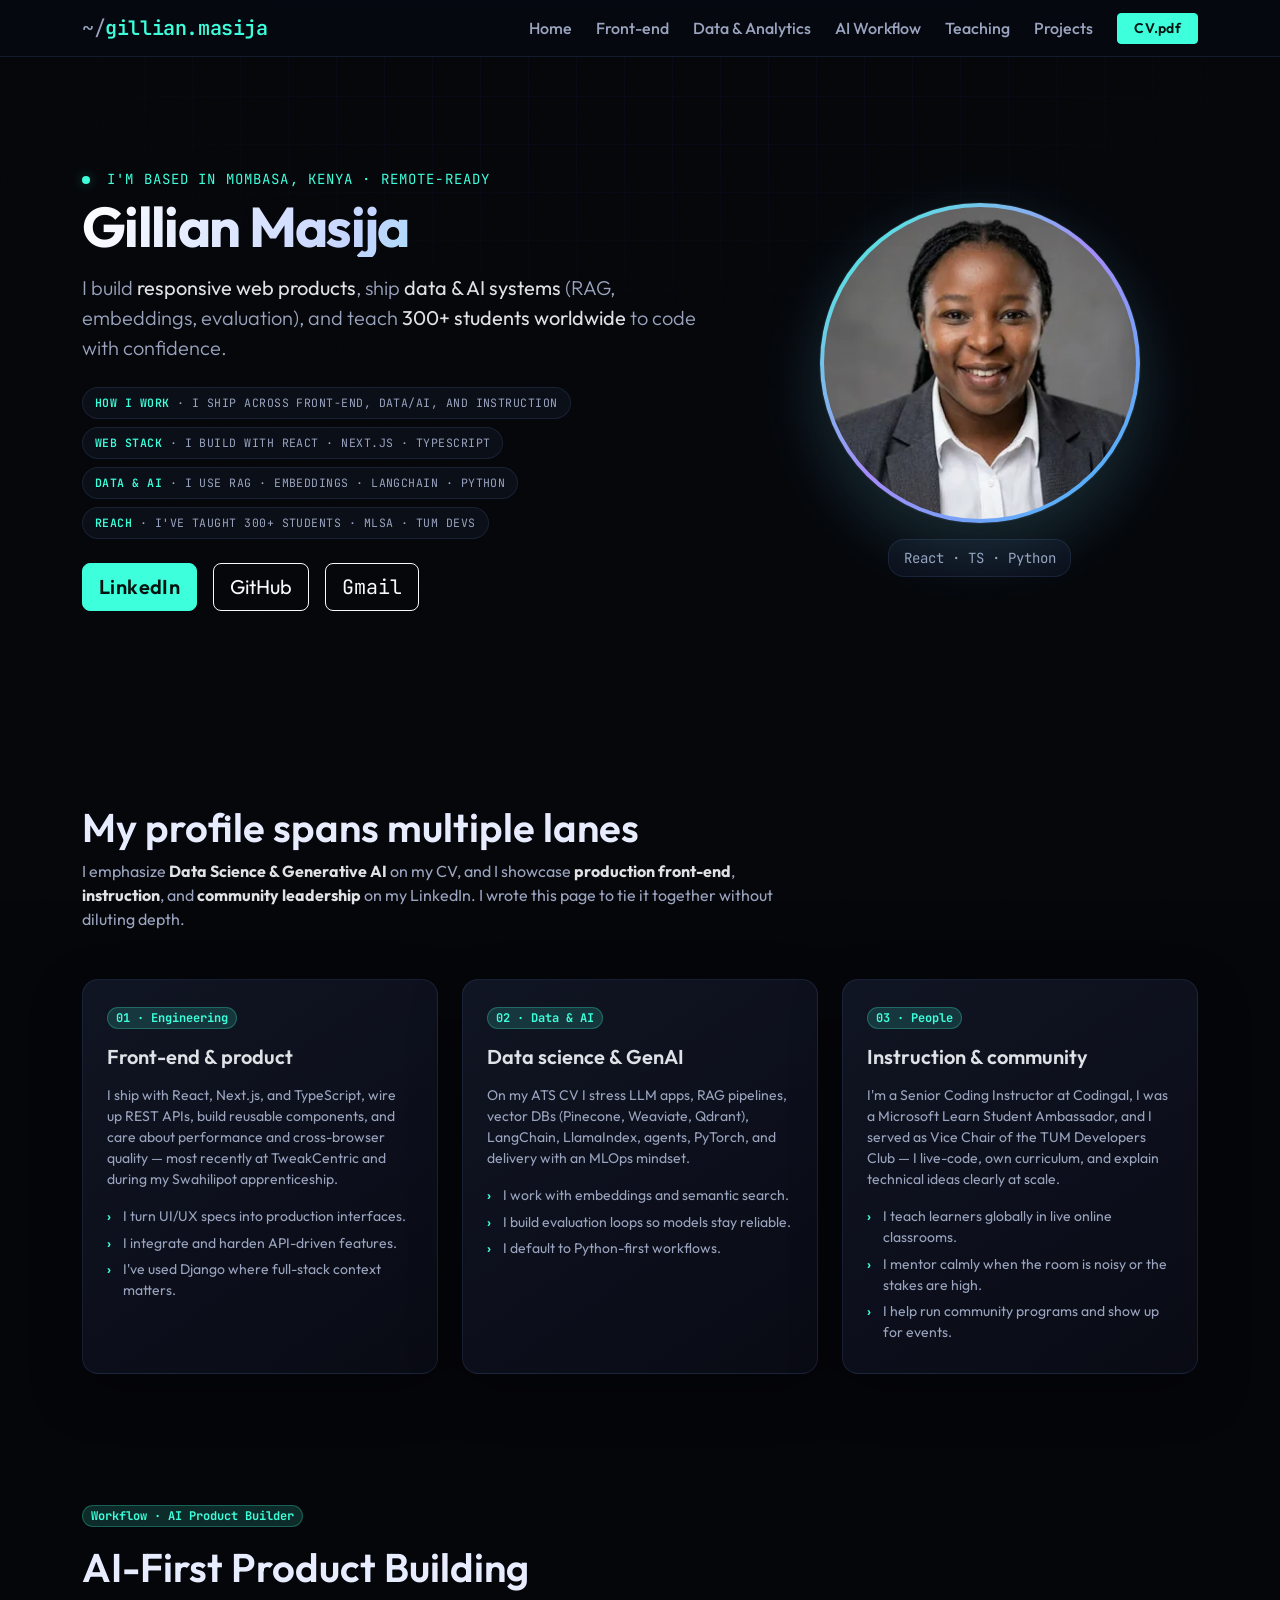
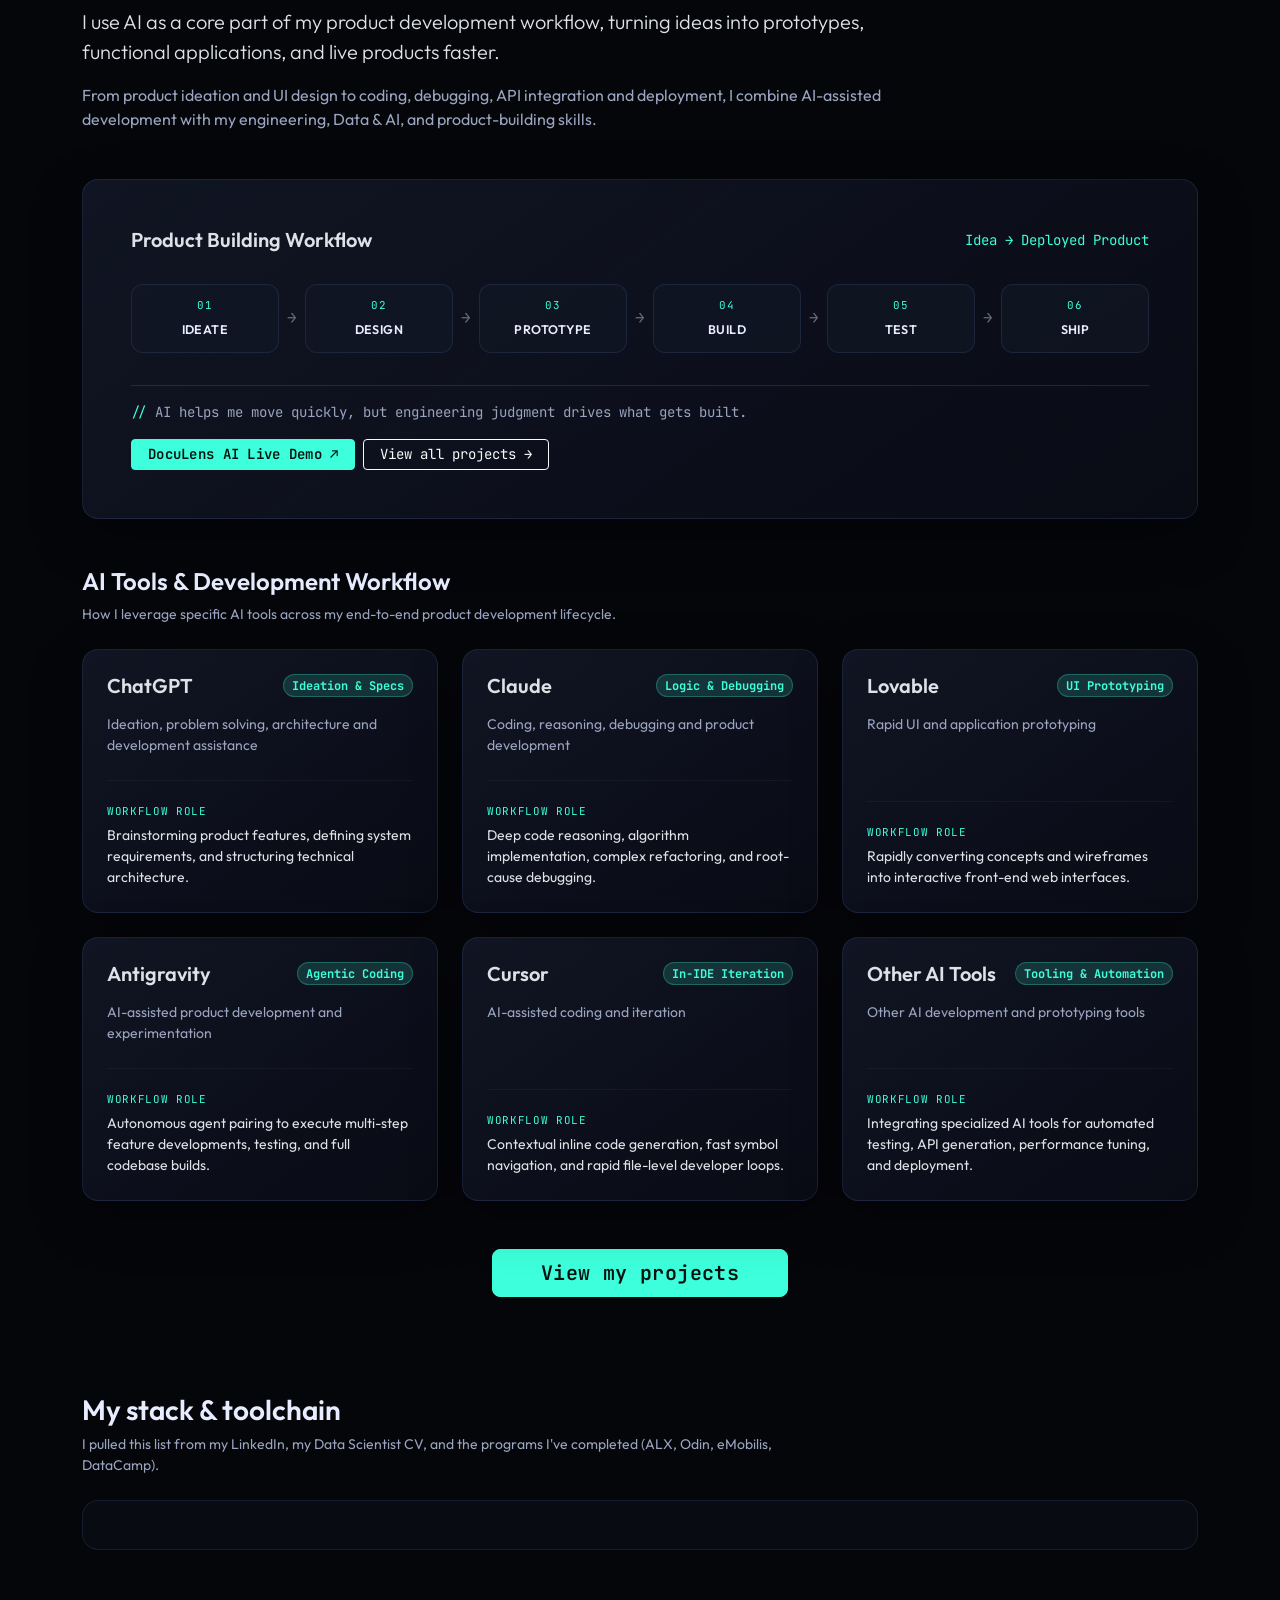
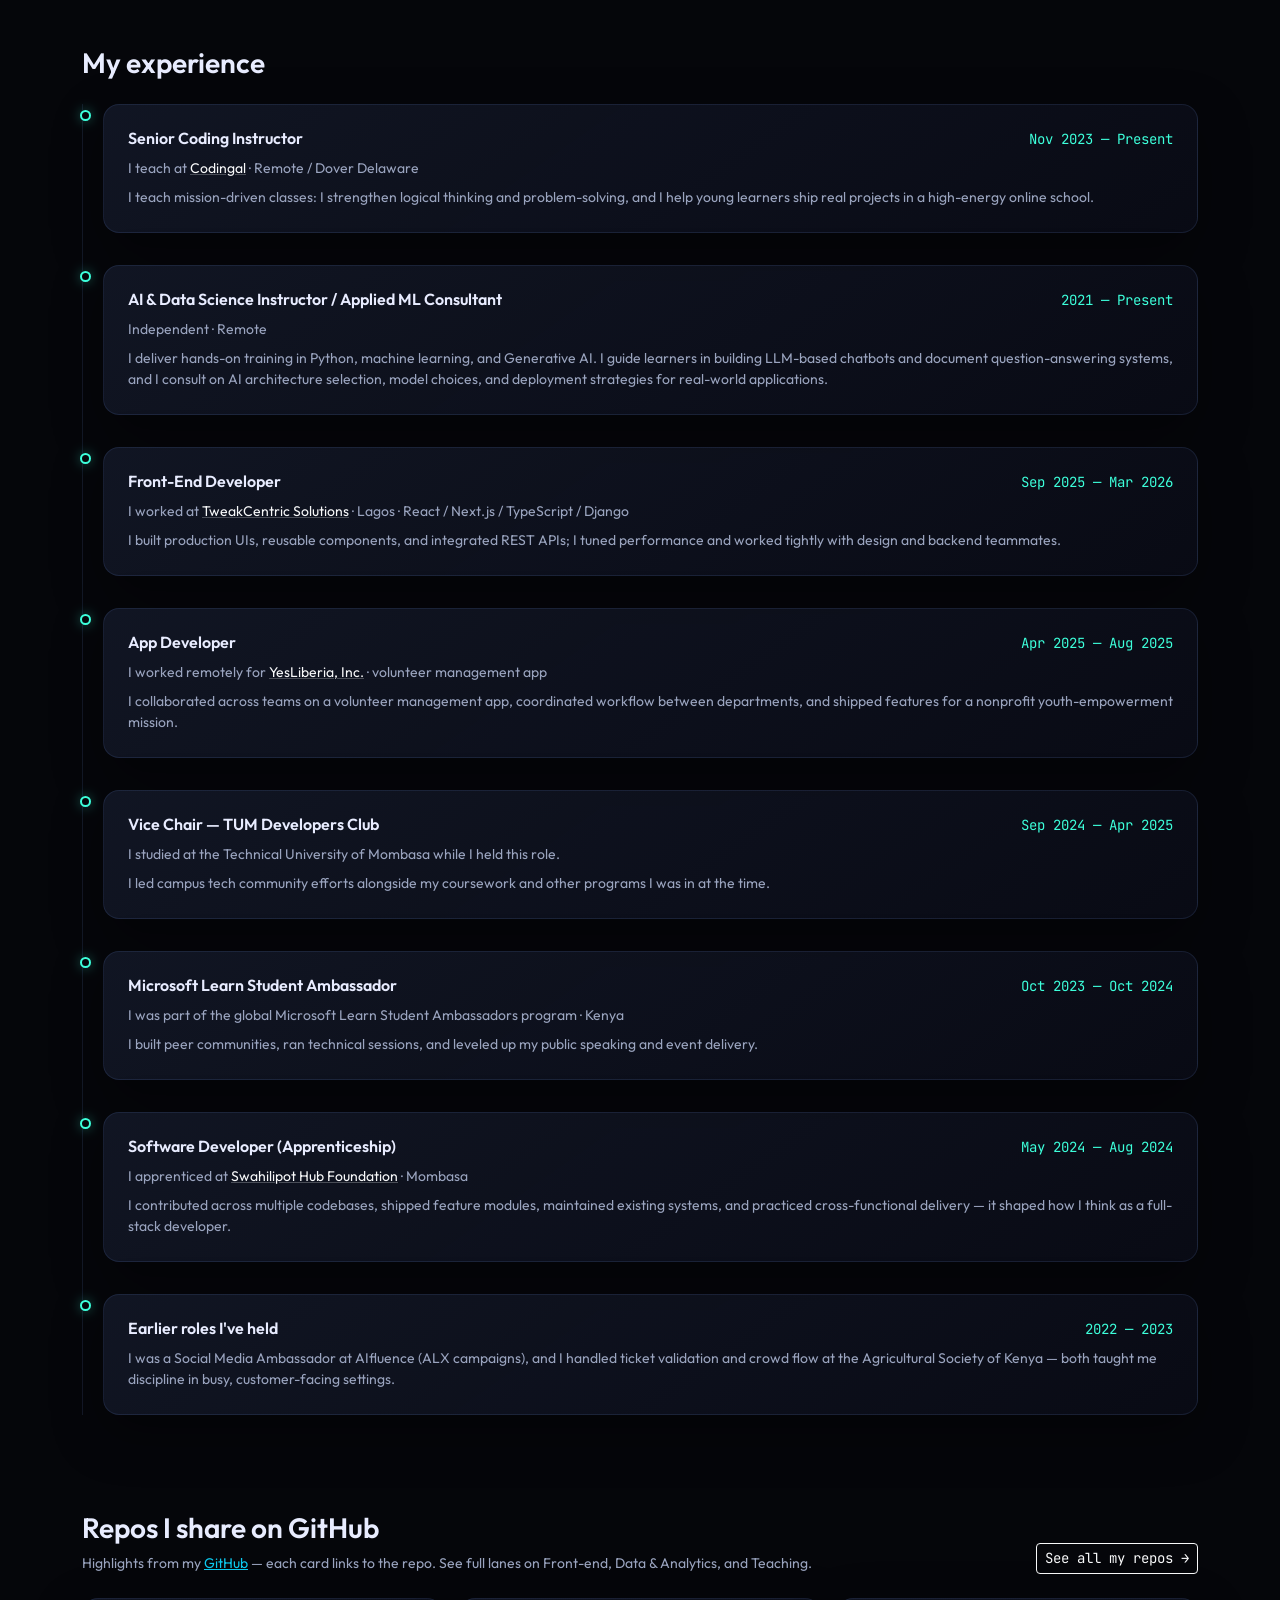
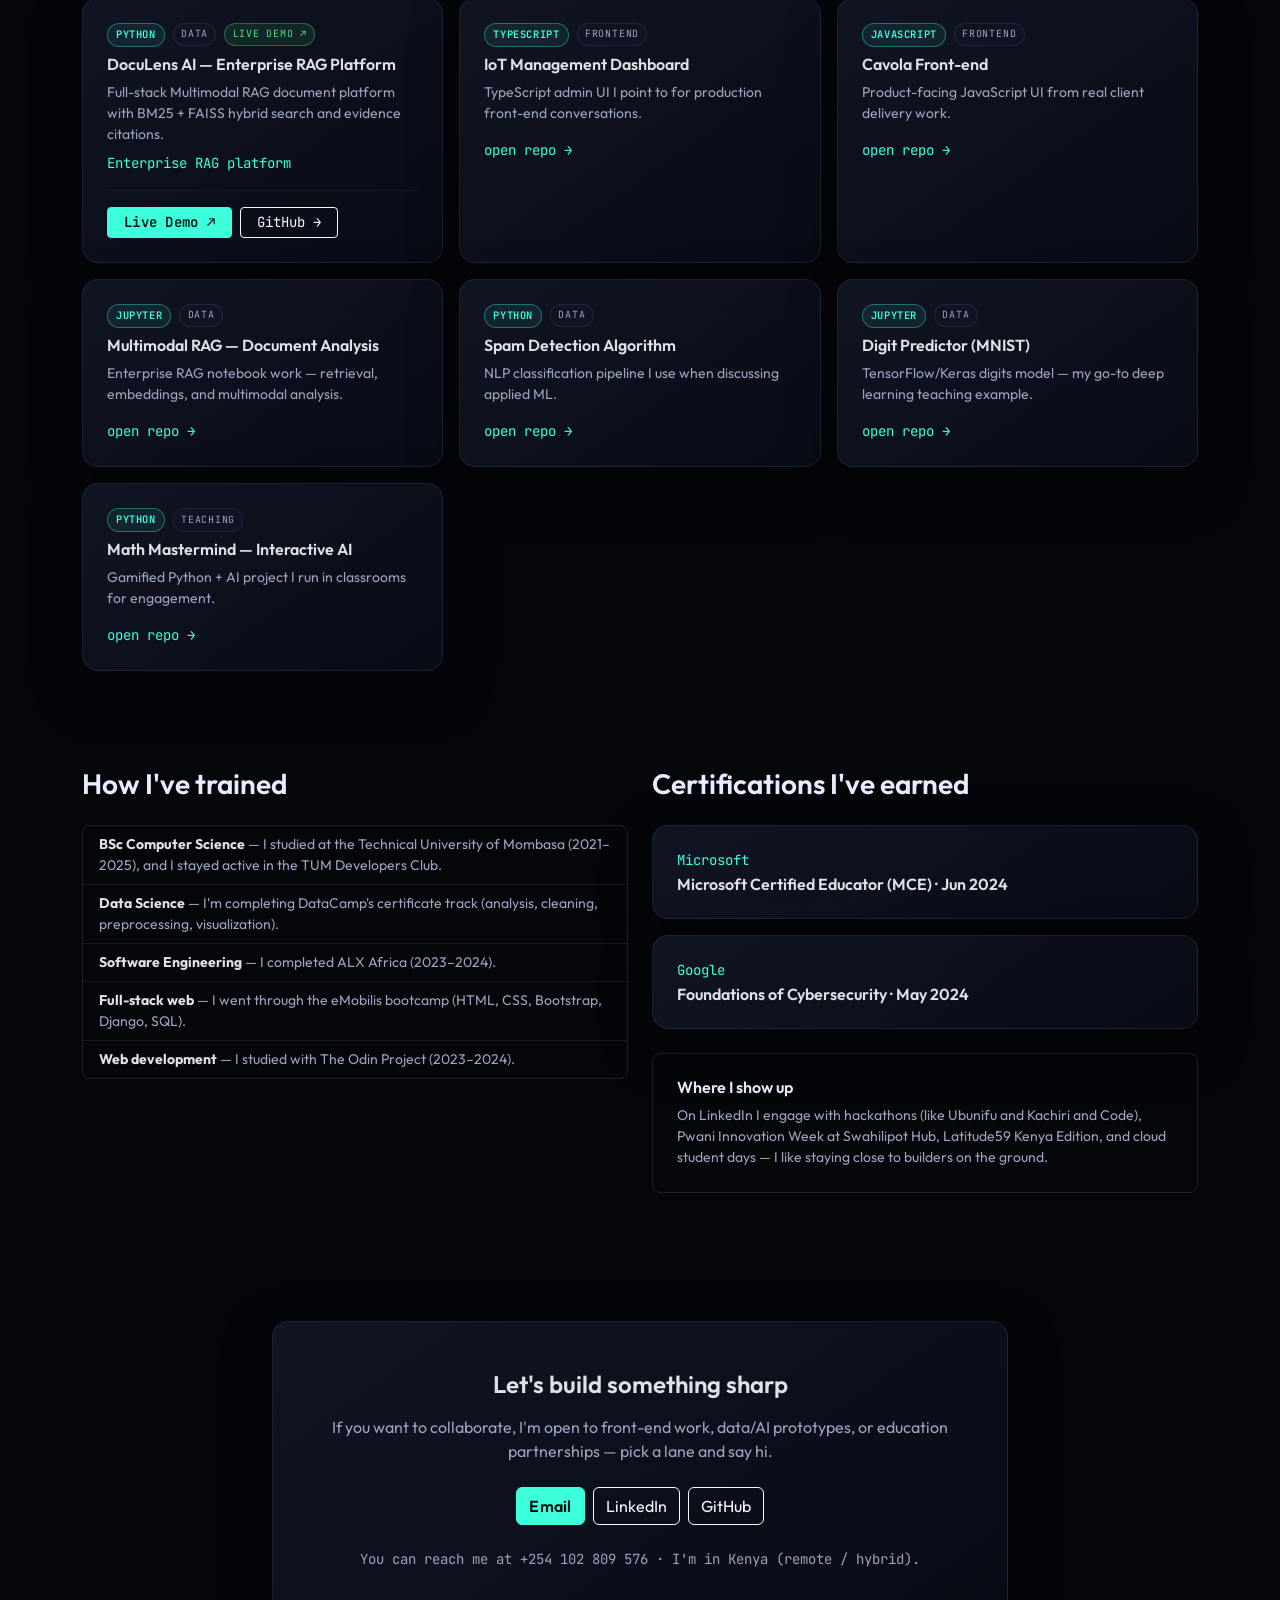
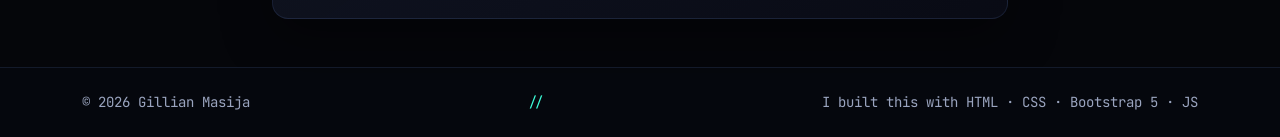
==== commit d0c7dec3: "feat: add Sign Language Interpreter project and implement live demo badge support for portfolio entr" ====
--- a/index.html
+++ b/index.html
@@ -202,7 +202,10 @@
                         <p class="text-secondary small mb-0 font-mono">
                             <span class="text-accent">//</span> AI helps me move quickly, but engineering judgment drives what gets built.
                         </p>
-                        <a href="#projects" class="btn btn-accent btn-sm font-mono px-4">View my projects →</a>
+                        <div class="d-flex flex-wrap gap-2 align-items-center">
+                            <a href="https://test-rag-project-o12a.vercel.app/" class="btn btn-accent btn-sm font-mono px-3" target="_blank" rel="noopener noreferrer">DocuLens AI Live Demo ↗</a>
+                            <a href="#projects" class="btn btn-outline-light btn-sm font-mono px-3">View all projects →</a>
+                        </div>
                     </div>
                 </div>
 
--- a/styles.css
+++ b/styles.css
@@ -370,6 +370,18 @@
     background: rgba(18, 23, 38, 0.5);
 }
 
+.project-live-badge {
+    display: inline-block;
+    font-size: 0.62rem;
+    letter-spacing: 0.08em;
+    text-transform: uppercase;
+    padding: 0.2rem 0.45rem;
+    border-radius: 999px;
+    color: #4ade80;
+    border: 1px solid rgba(74, 222, 128, 0.35);
+    background: rgba(74, 222, 128, 0.1);
+}
+
 .data-project-block + .data-project-block {
     margin-top: 2.5rem;
 }
